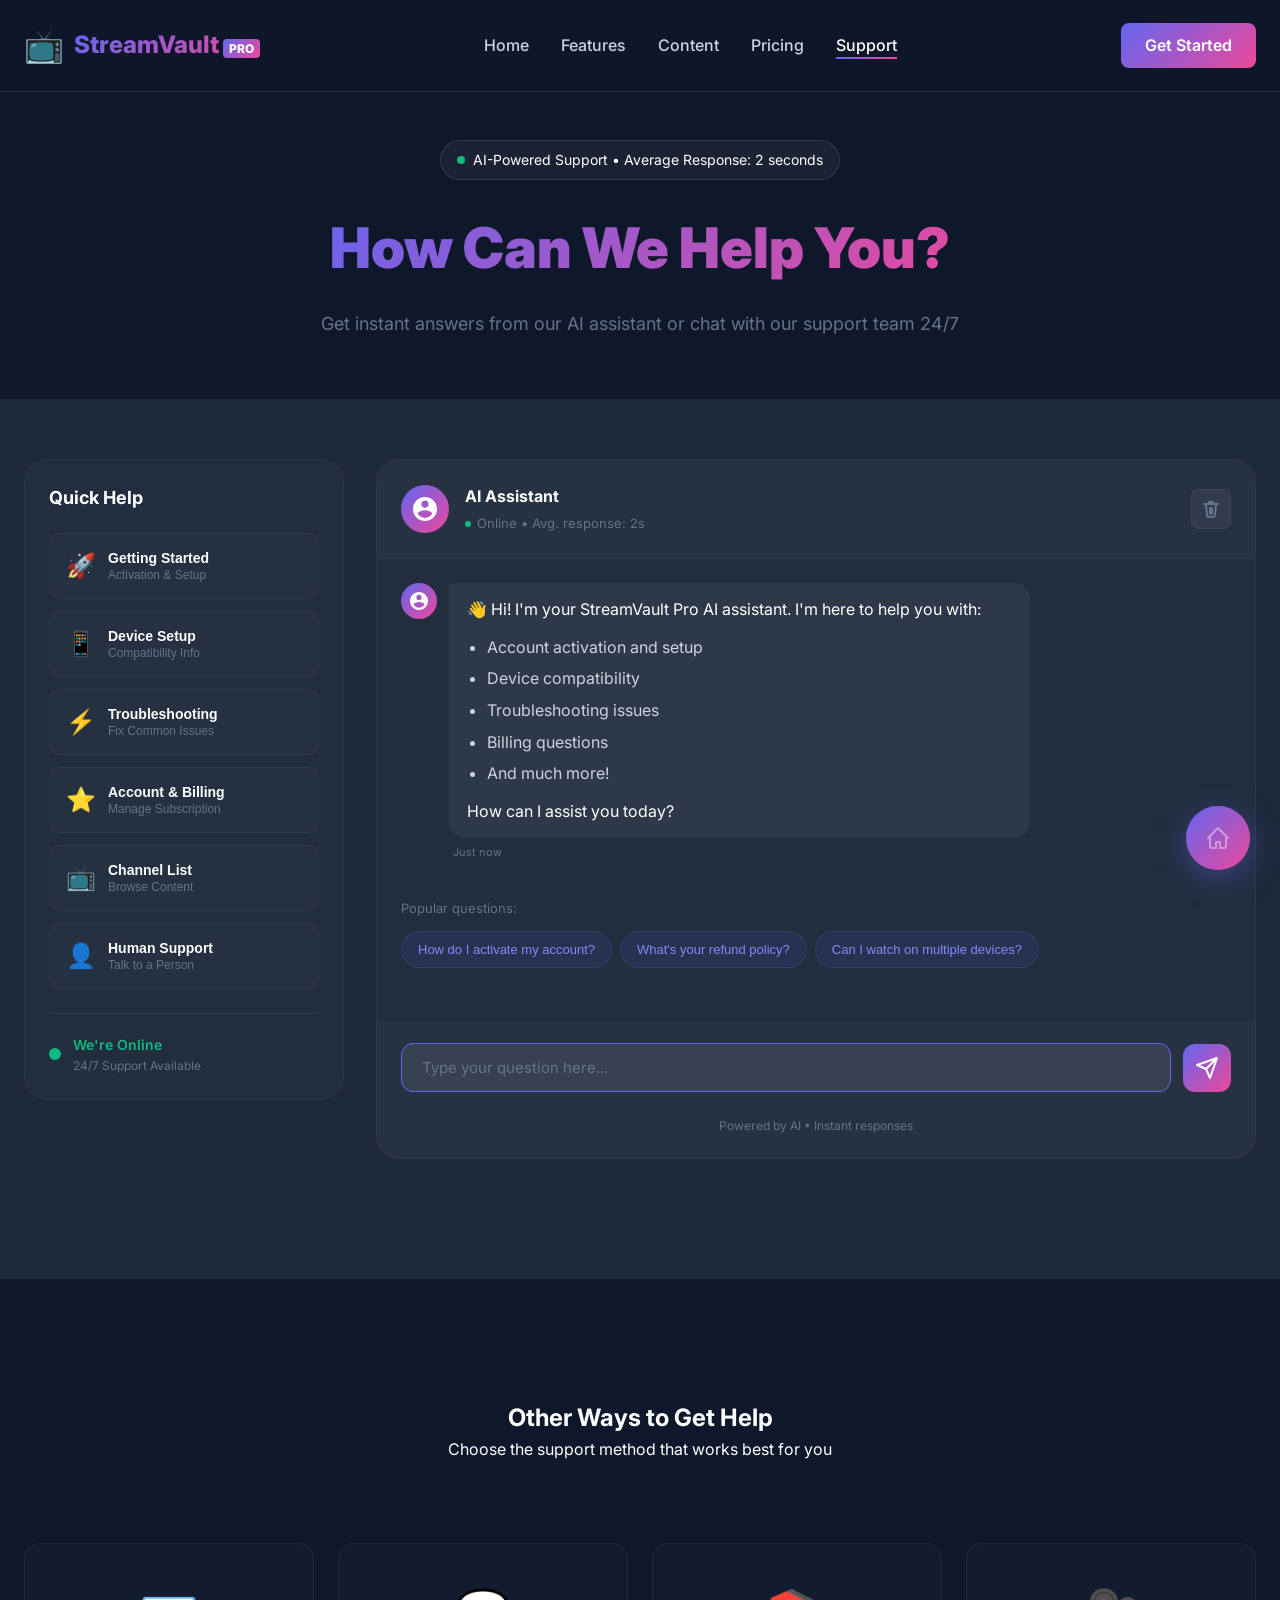
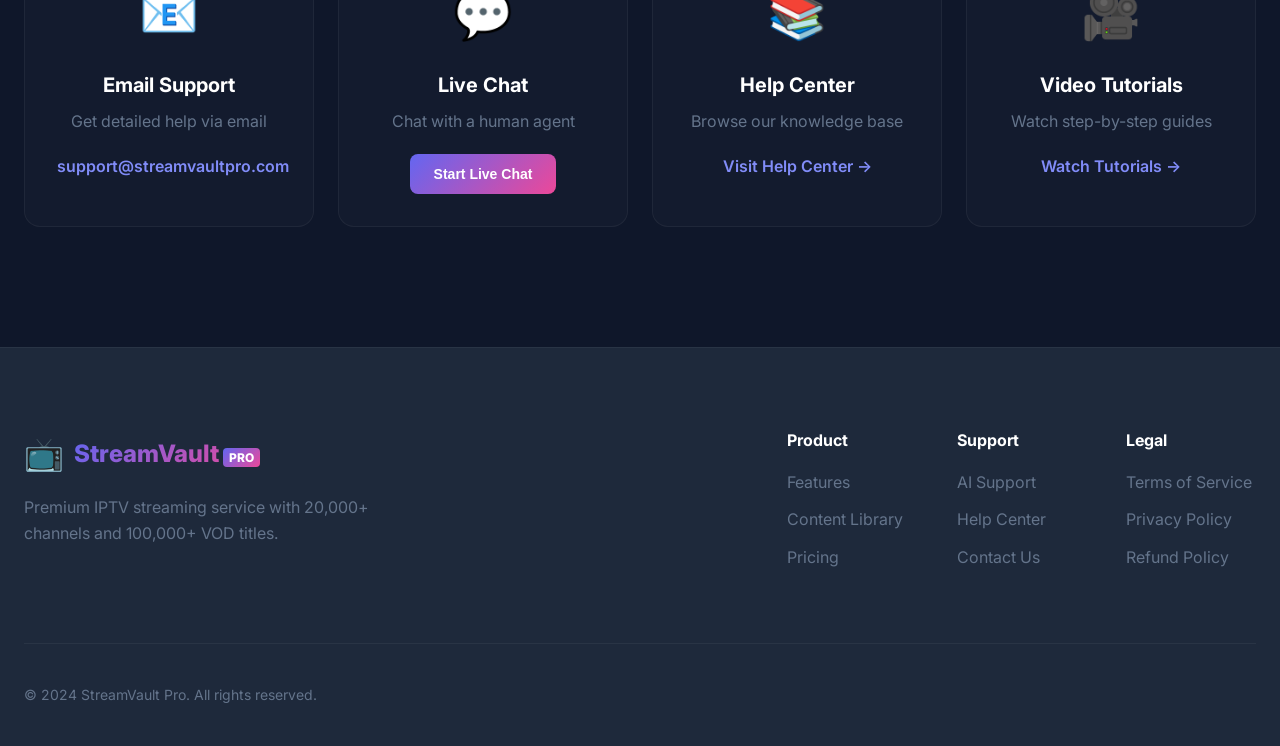
==== support.html @ 19ea0569 "a11y: implement skip-to-content navigation and enhance ARIA landmarks" ====
<!DOCTYPE html>
<html lang="en">
<head>
    <meta charset="UTF-8">
    <meta name="viewport" content="width=device-width, initial-scale=1.0">
    <title>24/7 AI Support - StreamVault Pro</title>
    <link rel="stylesheet" href="style.css">
    <link rel="stylesheet" href="support.css">
    <link rel="preconnect" href="https://fonts.googleapis.com">
    <link rel="preconnect" href="https://fonts.gstatic.com" crossorigin>
    <link href="https://fonts.googleapis.com/css2?family=Inter:wght@400;500;600;700;800;900&display=swap" rel="stylesheet">
</head>
<body>
    <!-- Skip to Support Chat for Accessibility -->
    <a href="#chatMessages" class="skip-link">Skip to chat conversation</a>

    <!-- Navigation -->
    <nav class="navbar" role="navigation" aria-label="Main Navigation">
        <div class="container">
            <div class="nav-wrapper">
                <div class="logo">
                    <a href="index.html" style="text-decoration: none; display: flex; align-items: center; gap: 10px;">
                        <span class="logo-icon">📺</span>
                        <span class="logo-text">StreamVault<span class="pro">PRO</span></span>
                    </a>
                </div>
                <ul class="nav-links">
                    <li><a href="index.html">Home</a></li>
                    <li><a href="index.html#features">Features</a></li>
                    <li><a href="index.html#content">Content</a></li>
                    <li><a href="index.html#pricing">Pricing</a></li>
                    <li><a href="support.html" class="active">Support</a></li>
                </ul>
                <a href="index.html#pricing" class="nav-cta">Get Started</a>
            </div>
        </div>
    </nav>

    <main id="main-content">
    <!-- Support Hero -->
    <section class="support-hero">
        <div class="container">
            <div class="support-hero-content">
                <div class="hero-badge">
                    <span class="badge-dot"></span>
                    <span>AI-Powered Support • Average Response: 2 seconds</span>
                </div>
                <h1>How Can We Help You?</h1>
                <p>Get instant answers from our AI assistant or chat with our support team 24/7</p>
            </div>
        </div>
    </section>

    <!-- Chat Interface -->
    <section class="chat-section">
        <div class="container">
            <div class="chat-layout">
                <!-- Sidebar with Quick Actions -->
                <aside class="chat-sidebar">
                    <div class="sidebar-header">
                        <h3>Quick Help</h3>
                    </div>
                    <div class="quick-topics">
                        <button class="topic-btn" data-question="How do I activate my subscription?">
                            <div class="topic-icon">🚀</div>
                            <div class="topic-content">
                                <div class="topic-title">Getting Started</div>
                                <div class="topic-desc">Activation & Setup</div>
                            </div>
                        </button>
                        <button class="topic-btn" data-question="What devices are compatible?">
                            <div class="topic-icon">📱</div>
                            <div class="topic-content">
                                <div class="topic-title">Device Setup</div>
                                <div class="topic-desc">Compatibility Info</div>
                            </div>
                        </button>
                        <button class="topic-btn" data-question="How do I fix buffering issues?">
                            <div class="topic-icon">⚡</div>
                            <div class="topic-content">
                                <div class="topic-title">Troubleshooting</div>
                                <div class="topic-desc">Fix Common Issues</div>
                            </div>
                        </button>
                        <button class="topic-btn" data-question="How do I upgrade my plan?">
                            <div class="topic-icon">⭐</div>
                            <div class="topic-content">
                                <div class="topic-title">Account & Billing</div>
                                <div class="topic-desc">Manage Subscription</div>
                            </div>
                        </button>
                        <button class="topic-btn" data-question="What channels do you offer?">
                            <div class="topic-icon">📺</div>
                            <div class="topic-content">
                                <div class="topic-title">Channel List</div>
                                <div class="topic-desc">Browse Content</div>
                            </div>
                        </button>
                        <button class="topic-btn" data-question="How can I contact human support?">
                            <div class="topic-icon">👤</div>
                            <div class="topic-content">
                                <div class="topic-title">Human Support</div>
                                <div class="topic-desc">Talk to a Person</div>
                            </div>
                        </button>
                    </div>

                    <div class="sidebar-footer">
                        <div class="support-hours">
                            <div class="status-indicator"></div>
                            <div>
                                <div class="status-title">We're Online</div>
                                <div class="status-time">24/7 Support Available</div>
                            </div>
                        </div>
                    </div>
                </aside>

                <!-- Main Chat Area -->
                <main class="chat-main">
                    <div class="chat-container">
                        <div class="chat-header">
                            <div class="agent-info">
                                <div class="agent-avatar">
                                    <div class="avatar-gradient">
                                        <svg width="32" height="32" viewBox="0 0 32 32" fill="none">
                                            <path d="M16 4C9.373 4 4 9.373 4 16s5.373 12 12 12 12-5.373 12-12S22.627 4 16 4zm0 3.6c1.988 0 3.6 1.612 3.6 3.6s-1.612 3.6-3.6 3.6-3.6-1.612-3.6-3.6 1.612-3.6 3.6-3.6zm0 17.28c-3 0-5.64-1.536-7.2-3.864.036-2.388 4.8-3.696 7.2-3.696 2.388 0 7.164 1.308 7.2 3.696-1.56 2.328-4.2 3.864-7.2 3.864z" fill="white"/>
                                        </svg>
                                    </div>
                                </div>
                                <div class="agent-details">
                                    <div class="agent-name">AI Assistant</div>
                                    <div class="agent-status">
                                        <span class="status-dot"></span>
                                        <span>Online • Avg. response: 2s</span>
                                    </div>
                                </div>
                            </div>
                            <div class="chat-actions">
                                <button class="action-btn" id="clearChat" title="Clear Chat">
                                    <svg width="20" height="20" viewBox="0 0 20 20" fill="none">
                                        <path d="M3 5h14M8 5V3h4v2M9 9v6M11 9v6M5 5l1 11a2 2 0 002 2h4a2 2 0 002-2l1-11" stroke="currentColor" stroke-width="2" stroke-linecap="round"/>
                                    </svg>
                                </button>
                            </div>
                        </div>

                        <div class="chat-messages" id="chatMessages">
                            <!-- Welcome Message -->
                            <div class="message agent-message">
                                <div class="message-avatar">
                                    <div class="avatar-gradient">
                                        <svg width="24" height="24" viewBox="0 0 24 24" fill="none">
                                            <path d="M12 3C7.03 3 3 7.03 3 12s4.03 9 9 9 9-4.03 9-9-4.03-9-9-9zm0 2.7c1.491 0 2.7 1.209 2.7 2.7s-1.209 2.7-2.7 2.7-2.7-1.209-2.7-2.7 1.209-2.7 2.7-2.7zm0 12.96c-2.25 0-4.23-1.152-5.4-2.898.027-1.791 3.6-2.772 5.4-2.772 1.791 0 5.373.981 5.4 2.772-1.17 1.746-3.15 2.898-5.4 2.898z" fill="white"/>
                                        </svg>
                                    </div>
                                </div>
                                <div class="message-content">
                                    <div class="message-text">
                                        <p>👋 Hi! I'm your StreamVault Pro AI assistant. I'm here to help you with:</p>
                                        <ul>
                                            <li>Account activation and setup</li>
                                            <li>Device compatibility</li>
                                            <li>Troubleshooting issues</li>
                                            <li>Billing questions</li>
                                            <li>And much more!</li>
                                        </ul>
                                        <p>How can I assist you today?</p>
                                    </div>
                                    <div class="message-time">Just now</div>
                                </div>
                            </div>

                            <!-- Suggested Questions -->
                            <div class="suggested-questions">
                                <div class="suggestions-label">Popular questions:</div>
                                <div class="suggestion-chips">
                                    <button class="chip" data-question="How do I activate my account?">How do I activate my account?</button>
                                    <button class="chip" data-question="What's your refund policy?">What's your refund policy?</button>
                                    <button class="chip" data-question="Can I watch on multiple devices?">Can I watch on multiple devices?</button>
                                </div>
                            </div>
                        </div>

                        <div class="chat-input-wrapper">
                            <div class="typing-indicator" id="typingIndicator">
                                <span></span>
                                <span></span>
                                <span></span>
                            </div>
                            <form class="chat-input-form" id="chatForm">
                                <div class="input-container">
                                    <input 
                                        type="text" 
                                        id="messageInput" 
                                        class="chat-input" 
                                        placeholder="Type your question here..."
                                        autocomplete="off"
                                    />
                                    <button type="submit" class="send-btn" id="sendBtn">
                                        <svg width="24" height="24" viewBox="0 0 24 24" fill="none">
                                            <path d="M22 2L11 13M22 2l-7 20-4-9-9-4 20-7z" stroke="currentColor" stroke-width="2" stroke-linecap="round" stroke-linejoin="round"/>
                                        </svg>
                                    </button>
                                </div>
                            </form>
                            <div class="input-footer">
                                <span class="footer-text">Powered by AI • Instant responses</span>
                            </div>
                        </div>
                    </div>
                </main>
            </div>
        </div>
    </section>

    <!-- Additional Support Resources -->
    <section class="support-resources">
        <div class="container">
            <div class="section-header">
                <h2>Other Ways to Get Help</h2>
                <p>Choose the support method that works best for you</p>
            </div>
            <div class="resources-grid">
                <div class="resource-card">
                    <div class="resource-icon">📧</div>
                    <h3>Email Support</h3>
                    <p>Get detailed help via email</p>
                    <a href="mailto:support@streamvaultpro.com" class="resource-link">support@streamvaultpro.com</a>
                </div>
                <div class="resource-card">
                    <div class="resource-icon">💬</div>
                    <h3>Live Chat</h3>
                    <p>Chat with a human agent</p>
                    <button class="resource-link resource-btn" onclick="alert('Live chat feature coming soon!')">Start Live Chat</button>
                </div>
                <div class="resource-card">
                    <div class="resource-icon">📚</div>
                    <h3>Help Center</h3>
                    <p>Browse our knowledge base</p>
                    <a href="#" class="resource-link">Visit Help Center →</a>
                </div>
                <div class="resource-card">
                    <div class="resource-icon">🎥</div>
                    <h3>Video Tutorials</h3>
                    <p>Watch step-by-step guides</p>
                    <a href="#" class="resource-link">Watch Tutorials →</a>
                </div>
            </div>
        </div>
    </section>
    </main>

    <!-- Footer -->
    <footer class="footer">
        <div class="container">
            <div class="footer-content">
                <div class="footer-brand">
                    <div class="logo">
                        <span class="logo-icon">📺</span>
                        <span class="logo-text">StreamVault<span class="pro">PRO</span></span>
                    </div>
                    <p>Premium IPTV streaming service with 20,000+ channels and 100,000+ VOD titles.</p>
                </div>
                <div class="footer-links">
                    <div class="footer-column">
                        <h4>Product</h4>
                        <ul>
                            <li><a href="index.html#features">Features</a></li>
                            <li><a href="index.html#content">Content Library</a></li>
                            <li><a href="index.html#pricing">Pricing</a></li>
                        </ul>
                    </div>
                    <div class="footer-column">
                        <h4>Support</h4>
                        <ul>
                            <li><a href="support.html">AI Support</a></li>
                            <li><a href="#">Help Center</a></li>
                            <li><a href="#">Contact Us</a></li>
                        </ul>
                    </div>
                    <div class="footer-column">
                        <h4>Legal</h4>
                        <ul>
                            <li><a href="#">Terms of Service</a></li>
                            <li><a href="#">Privacy Policy</a></li>
                            <li><a href="#">Refund Policy</a></li>
                        </ul>
                    </div>
                </div>
            </div>
            <div class="footer-bottom">
                <p>&copy; 2024 StreamVault Pro. All rights reserved.</p>
            </div>
        </div>
    </footer>

    <!-- Floating Home Button -->
    <a href="index.html" class="floating-support-btn" title="Back to Home">
        <svg width="28" height="28" viewBox="0 0 28 28" fill="none">
            <path d="M4 14L14 4l10 10M6 12v10a2 2 0 002 2h4v-6h4v6h4a2 2 0 002-2V12" stroke="white" stroke-width="2" stroke-linecap="round" stroke-linejoin="round"/>
        </svg>
        <span class="support-pulse"></span>
    </a>

    <script src="support-chat.js"></script>
</body>
</html>
---- style.css ----
/* Modern IPTV Store - American Style */

/* Reset and Base Styles */
* {
    margin: 0;
    padding: 0;
    box-sizing: border-box;
}

:root {
    --primary: #6366f1;
    --primary-dark: #4f46e5;
    --primary-light: #818cf8;
    --secondary: #ec4899;
    --dark: #0f172a;
    --dark-light: #1e293b;
    --gray: #64748b;
    --gray-light: #cbd5e1;
    --gray-lighter: #f1f5f9;
    --white: #ffffff;
    --success: #10b981;
    --gradient: linear-gradient(135deg, #6366f1 0%, #ec4899 100%);
    --gradient-dark: linear-gradient(135deg, #1e293b 0%, #0f172a 100%);
}

html {
    scroll-behavior: smooth;
}

/* Accessibility Skip Link */
.skip-link {
    position: fixed;
    top: -100px;
    left: 20px;
    background: var(--primary);
    color: var(--white);
    padding: 12px 20px;
    border-radius: 8px;
    font-weight: 700;
    text-decoration: none;
    z-index: 100000;
    transition: top 0.2s cubic-bezier(0.4, 0, 0.2, 1);
    box-shadow: 0 4px 20px rgba(0, 0, 0, 0.4);
}

.skip-link:focus {
    top: 20px;
    outline: 3px solid var(--secondary);
}

/* Accessible focus visible rings */
a:focus-visible,
button:focus-visible,
input:focus-visible {
    outline: 2px solid var(--primary-light);
    outline-offset: 3px;
}

body {
    font-family: 'Inter', -apple-system, BlinkMacSystemFont, 'Segoe UI', sans-serif;
    background: var(--dark);
    color: var(--white);
    line-height: 1.6;
    overflow-x: hidden;
}

.container {
    max-width: 1280px;
    margin: 0 auto;
    padding: 0 24px;
}

/* Navigation */
.navbar {
    position: fixed;
    top: 0;
    left: 0;
    right: 0;
    background: rgba(15, 23, 42, 0.8);
    backdrop-filter: blur(20px);
    border-bottom: 1px solid rgba(255, 255, 255, 0.1);
    z-index: 1000;
    transition: all 0.3s ease;
}

.navbar.scrolled {
    background: rgba(15, 23, 42, 0.95);
    box-shadow: 0 4px 30px rgba(0, 0, 0, 0.3);
}

.nav-wrapper {
    display: flex;
    align-items: center;
    justify-content: space-between;
    padding: 20px 0;
}

.logo {
    display: flex;
    align-items: center;
    gap: 10px;
    font-size: 24px;
    font-weight: 800;
    color: var(--white);
    text-decoration: none;
}

.logo-icon {
    font-size: 32px;
}

.logo-text {
    background: var(--gradient);
    -webkit-background-clip: text;
    -webkit-text-fill-color: transparent;
    background-clip: text;
}

.pro {
    font-size: 12px;
    padding: 2px 6px;
    background: var(--gradient);
    border-radius: 4px;
    margin-left: 4px;
    -webkit-text-fill-color: white;
}

.nav-links {
    display: flex;
    list-style: none;
    gap: 32px;
}

.nav-links a {
    color: var(--gray-light);
    text-decoration: none;
    font-weight: 500;
    transition: color 0.3s ease;
    position: relative;
}

.nav-links a:hover {
    color: var(--white);
}

.nav-links a::after {
    content: '';
    position: absolute;
    bottom: -4px;
    left: 0;
    width: 0;
    height: 2px;
    background: var(--gradient);
    transition: width 0.3s ease;
}

.nav-links a:hover::after {
    width: 100%;
}

.nav-cta {
    padding: 10px 24px;
    background: var(--gradient);
    color: var(--white);
    text-decoration: none;
    border-radius: 8px;
    font-weight: 600;
    transition: all 0.3s ease;
}

.nav-cta:hover {
    transform: translateY(-2px);
    box-shadow: 0 10px 30px rgba(99, 102, 241, 0.4);
}

/* Hero Section */
.hero {
    position: relative;
    min-height: 100vh;
    display: flex;
    align-items: center;
    justify-content: center;
    padding-top: 80px;
    overflow: hidden;
}

.hero-background {
    position: absolute;
    top: 0;
    left: 0;
    right: 0;
    bottom: 0;
    background: 
        radial-gradient(circle at 20% 50%, rgba(99, 102, 241, 0.15) 0%, transparent 50%),
        radial-gradient(circle at 80% 80%, rgba(236, 72, 153, 0.15) 0%, transparent 50%),
        var(--dark);
    z-index: 0;
}

.hero-overlay {
    position: absolute;
    top: 0;
    left: 0;
    right: 0;
    bottom: 0;
    background: url('data:image/svg+xml,%3Csvg width="60" height="60" viewBox="0 0 60 60" xmlns="http://www.w3.org/2000/svg"%3E%3Cg fill="none" fill-rule="evenodd"%3E%3Cg fill="%23ffffff" fill-opacity="0.02"%3E%3Cpath d="M36 34v-4h-2v4h-4v2h4v4h2v-4h4v-2h-4zm0-30V0h-2v4h-4v2h4v4h2V6h4V4h-4zM6 34v-4H4v4H0v2h4v4h2v-4h4v-2H6zM6 4V0H4v4H0v2h4v4h2V6h4V4H6z"/%3E%3C/g%3E%3C/g%3E%3C/svg%3E');
    opacity: 0.5;
}

.hero-content {
    position: relative;
    z-index: 1;
    text-align: center;
    max-width: 900px;
}

.hero-badge {
    display: inline-flex;
    align-items: center;
    gap: 8px;
    padding: 8px 16px;
    background: rgba(255, 255, 255, 0.05);
    border: 1px solid rgba(255, 255, 255, 0.1);
    border-radius: 50px;
    font-size: 14px;
    margin-bottom: 24px;
    animation: float 3s ease-in-out infinite;
}

.badge-dot {
    width: 8px;
    height: 8px;
    background: var(--success);
    border-radius: 50%;
    animation: pulse 2s ease-in-out infinite;
}

.hero-title {
    font-size: clamp(48px, 8vw, 72px);
    font-weight: 900;
    line-height: 1.1;
    margin-bottom: 24px;
    letter-spacing: -0.02em;
}

.gradient-text {
    background: var(--gradient);
    -webkit-background-clip: text;
    -webkit-text-fill-color: transparent;
    background-clip: text;
}

.hero-subtitle {
    font-size: clamp(18px, 3vw, 22px);
    color: var(--gray-light);
    margin-bottom: 40px;
    max-width: 700px;
    margin-left: auto;
    margin-right: auto;
}

.hero-buttons {
    display: flex;
    gap: 16px;
    justify-content: center;
    flex-wrap: wrap;
    margin-bottom: 60px;
}

.btn {
    display: inline-flex;
    align-items: center;
    gap: 8px;
    padding: 16px 32px;
    border-radius: 12px;
    font-weight: 600;
    font-size: 16px;
    text-decoration: none;
    transition: all 0.3s cubic-bezier(0.4, 0, 0.2, 1);
    position: relative;
    overflow: hidden;
}

.btn-primary {
    background: var(--gradient);
    color: var(--white);
    box-shadow: 0 10px 30px rgba(99, 102, 241, 0.3);
}

.btn-primary:hover {
    transform: translateY(-3px);
    box-shadow: 0 15px 40px rgba(99, 102, 241, 0.5);
}

.btn-secondary {
    background: rgba(255, 255, 255, 0.05);
    border: 1px solid rgba(255, 255, 255, 0.1);
    color: var(--white);
}

.btn-secondary:hover {
    background: rgba(255, 255, 255, 0.1);
    border-color: rgba(255, 255, 255, 0.2);
}

.hero-stats {
    display: flex;
    justify-content: center;
    align-items: center;
    gap: 40px;
    flex-wrap: wrap;
}

.stat-item {
    text-align: center;
}

.stat-number {
    font-size: 36px;
    font-weight: 800;
    background: var(--gradient);
    -webkit-background-clip: text;
    -webkit-text-fill-color: transparent;
    background-clip: text;
    line-height: 1;
    margin-bottom: 8px;
}

.stat-label {
    font-size: 14px;
    color: var(--gray);
    font-weight: 500;
}

.stat-divider {
    width: 1px;
    height: 40px;
    background: rgba(255, 255, 255, 0.1);
}

.scroll-indicator {
    position: absolute;
    bottom: 40px;
    left: 50%;
    transform: translateX(-50%);
    text-align: center;
    color: var(--gray);
    font-size: 14px;
}

.scroll-arrow {
    width: 24px;
    height: 24px;
    border-left: 2px solid var(--gray);
    border-bottom: 2px solid var(--gray);
    transform: rotate(-45deg);
    margin: 8px auto 0;
    animation: bounce 2s infinite;
}

/* Features Section */
.features {
    padding: 120px 0;
    background: var(--dark-light);
    position: relative;
}

.section-header {
    text-align: center;
    margin-bottom: 80px;
}

.section-tag {
    display: inline-block;
    padding: 6px 16px;
    background: rgba(99, 102, 241, 0.1);
    color: var(--primary-light);
    border-radius: 50px;
    font-size: 14px;
    font-weight: 600;
    margin-bottom: 16px;
}

.section-title {
    font-size: clamp(36px, 5vw, 48px);
    font-weight: 800;
    margin-bottom: 16px;
}

.section-subtitle {
    font-size: 18px;
    color: var(--gray);
    max-width: 600px;
    margin: 0 auto;
}

.features-grid {
    display: grid;
    grid-template-columns: repeat(auto-fit, minmax(300px, 1fr));
    gap: 32px;
}

.feature-card {
    padding: 32px;
    background: rgba(255, 255, 255, 0.02);
    border: 1px solid rgba(255, 255, 255, 0.05);
    border-radius: 16px;
    transition: all 0.3s ease;
}

.feature-card:hover {
    background: rgba(255, 255, 255, 0.05);
    border-color: rgba(99, 102, 241, 0.3);
    transform: translateY(-4px);
}

.feature-icon {
    width: 64px;
    height: 64px;
    background: var(--gradient);
    border-radius: 12px;
    display: flex;
    align-items: center;
    justify-content: center;
    margin-bottom: 20px;
    color: var(--white);
}

.feature-card h3 {
    font-size: 20px;
    font-weight: 700;
    margin-bottom: 12px;
}

.feature-card p {
    color: var(--gray);
    line-height: 1.6;
}

/* Content Showcase Section */
.content-showcase {
    padding: 120px 0;
    background: var(--dark);
}

.content-category {
    margin-bottom: 60px;
}

.category-title {
    font-size: 28px;
    font-weight: 700;
    margin-bottom: 24px;
    padding-left: 4px;
}

.content-carousel {
    overflow: hidden;
    position: relative;
}

.carousel-track {
    display: flex;
    gap: 20px;
    animation: scroll 60s linear infinite;
    width: fit-content;
}

.carousel-track:hover {
    animation-play-state: paused;
}

.content-card {
    flex: 0 0 auto;
    width: 200px;
    cursor: pointer;
    transition: transform 0.3s ease;
}

.content-card:hover {
    transform: scale(1.05) translateY(-8px);
    z-index: 10;
}

.card-image {
    position: relative;
    border-radius: 12px;
    overflow: hidden;
    aspect-ratio: 2/3;
    margin-bottom: 12px;
}

.card-image img {
    width: 100%;
    height: 100%;
    object-fit: cover;
    transition: transform 0.5s ease;
}

.content-card:hover .card-image img {
    transform: scale(1.1);
}

.card-overlay {
    position: absolute;
    inset: 0;
    background: linear-gradient(to top, rgba(0,0,0,0.9) 0%, transparent 50%);
    display: flex;
    flex-direction: column;
    justify-content: space-between;
    padding: 16px;
    opacity: 0;
    transition: opacity 0.3s ease;
}

.content-card:hover .card-overlay {
    opacity: 1;
}

.card-play {
    width: 56px;
    height: 56px;
    background: rgba(255, 255, 255, 0.2);
    backdrop-filter: blur(10px);
    border-radius: 50%;
    display: flex;
    align-items: center;
    justify-content: center;
    margin: auto;
    transition: all 0.3s ease;
}

.content-card:hover .card-play {
    background: var(--gradient);
    transform: scale(1.1);
}

.card-info {
    display: flex;
    justify-content: space-between;
    align-items: center;
    font-size: 14px;
    font-weight: 600;
}

.card-rating {
    display: flex;
    align-items: center;
    gap: 4px;
}

.card-title {
    font-size: 14px;
    font-weight: 600;
    text-align: center;
    white-space: nowrap;
    overflow: hidden;
    text-overflow: ellipsis;
}

/* Pricing Section */
.pricing {
    padding: 120px 0;
    background: var(--dark-light);
    position: relative;
}

.pricing-grid {
    display: grid;
    grid-template-columns: repeat(auto-fit, minmax(320px, 1fr));
    gap: 32px;
    max-width: 1200px;
    margin: 0 auto;
}

.pricing-card {
    background: rgba(255, 255, 255, 0.02);
    border: 2px solid rgba(255, 255, 255, 0.05);
    border-radius: 24px;
    padding: 40px;
    position: relative;
    transition: all 0.4s cubic-bezier(0.4, 0, 0.2, 1);
}

.pricing-card:hover {
    transform: translateY(-8px);
    border-color: rgba(99, 102, 241, 0.3);
    box-shadow: 0 20px 60px rgba(99, 102, 241, 0.2);
}

.pricing-card.featured {
    background: linear-gradient(135deg, rgba(99, 102, 241, 0.1), rgba(236, 72, 153, 0.1));
    border-color: var(--primary);
    transform: scale(1.05);
}

.pricing-card.featured:hover {
    transform: scale(1.08) translateY(-8px);
}

.popular-badge {
    position: absolute;
    top: -16px;
    left: 50%;
    transform: translateX(-50%);
    padding: 8px 24px;
    background: var(--gradient);
    color: var(--white);
    font-size: 12px;
    font-weight: 700;
    border-radius: 50px;
    letter-spacing: 0.5px;
    animation: pulse 2s infinite;
}

.plan-header h3 {
    font-size: 24px;
    font-weight: 700;
    margin-bottom: 8px;
}

.plan-header p {
    color: var(--gray);
    font-size: 14px;
    margin-bottom: 24px;
}

.plan-price {
    display: flex;
    align-items: baseline;
    margin-bottom: 8px;
}

.currency {
    font-size: 24px;
    font-weight: 700;
    color: var(--gray);
    margin-right: 4px;
}

.amount {
    font-size: 56px;
    font-weight: 900;
    line-height: 1;
    background: var(--gradient);
    -webkit-background-clip: text;
    -webkit-text-fill-color: transparent;
    background-clip: text;
}

.period {
    font-size: 18px;
    color: var(--gray);
    margin-left: 8px;
}

.savings {
    color: var(--success);
    font-size: 14px;
    font-weight: 600;
    margin-bottom: 32px;
}

.plan-features {
    list-style: none;
    margin-bottom: 32px;
}

.plan-features li {
    display: flex;
    align-items: center;
    gap: 12px;
    padding: 12px 0;
    border-bottom: 1px solid rgba(255, 255, 255, 0.05);
}

.plan-features li:last-child {
    border-bottom: none;
}

.plan-features svg {
    flex-shrink: 0;
}

.plan-button {
    display: block;
    width: 100%;
    padding: 16px;
    background: var(--gradient);
    color: var(--white);
    text-align: center;
    text-decoration: none;
    border-radius: 12px;
    font-weight: 600;
    font-size: 16px;
    transition: all 0.3s ease;
}

.plan-button:hover {
    transform: translateY(-2px);
    box-shadow: 0 10px 30px rgba(99, 102, 241, 0.4);
}

.pricing-card:not(.featured) .plan-button {
    background: rgba(255, 255, 255, 0.05);
    border: 1px solid rgba(255, 255, 255, 0.1);
}

.pricing-card:not(.featured) .plan-button:hover {
    background: rgba(255, 255, 255, 0.1);
}

.pricing-footer {
    text-align: center;
    margin-top: 48px;
    color: var(--gray);
}

/* FAQ Section */
.faq {
    padding: 120px 0;
    background: var(--dark);
}

.faq-grid {
    max-width: 900px;
    margin: 0 auto;
}

.faq-item {
    background: rgba(255, 255, 255, 0.02);
    border: 1px solid rgba(255, 255, 255, 0.05);
    border-radius: 16px;
    margin-bottom: 16px;
    overflow: hidden;
    transition: all 0.3s ease;
}

.faq-item:hover {
    border-color: rgba(99, 102, 241, 0.3);
}

.faq-question {
    padding: 24px;
    display: flex;
    justify-content: space-between;
    align-items: center;
    cursor: pointer;
    user-select: none;
}

.faq-question h3 {
    font-size: 18px;
    font-weight: 600;
}

.faq-question svg {
    transition: transform 0.3s ease;
    color: var(--gray);
}

.faq-item.active .faq-question svg {
    transform: rotate(180deg);
}

.faq-answer {
    max-height: 0;
    overflow: hidden;
    transition: max-height 0.3s ease, padding 0.3s ease;
}

.faq-item.active .faq-answer {
    max-height: 300px;
    padding: 0 24px 24px;
}

.faq-answer p {
    color: var(--gray);
    line-height: 1.8;
}

/* Footer */
.footer {
    background: var(--dark-light);
    padding: 80px 0 40px;
    border-top: 1px solid rgba(255, 255, 255, 0.05);
}

.footer-content {
    display: grid;
    grid-template-columns: 1.5fr 1fr;
    gap: 60px;
    margin-bottom: 60px;
}

.footer-brand {
    max-width: 400px;
}

.footer-brand .logo {
    margin-bottom: 16px;
}

.footer-brand p {
    color: var(--gray);
    margin-bottom: 24px;
    line-height: 1.6;
}

.social-links {
    display: flex;
    gap: 16px;
}

.social-links a {
    width: 40px;
    height: 40px;
    background: rgba(255, 255, 255, 0.05);
    border-radius: 8px;
    display: flex;
    align-items: center;
    justify-content: center;
    color: var(--gray-light);
    transition: all 0.3s ease;
}

.social-links a:hover {
    background: var(--gradient);
    color: var(--white);
    transform: translateY(-2px);
}

.footer-links {
    display: grid;
    grid-template-columns: repeat(3, 1fr);
    gap: 40px;
}

.footer-column h4 {
    font-size: 16px;
    font-weight: 700;
    margin-bottom: 16px;
}

.footer-column ul {
    list-style: none;
}

.footer-column li {
    margin-bottom: 12px;
}

.footer-column a {
    color: var(--gray);
    text-decoration: none;
    transition: color 0.3s ease;
}

.footer-column a:hover {
    color: var(--white);
}

.footer-bottom {
    display: flex;
    justify-content: space-between;
    align-items: center;
    padding-top: 40px;
    border-top: 1px solid rgba(255, 255, 255, 0.05);
    flex-wrap: wrap;
    gap: 20px;
}

.footer-bottom p {
    color: var(--gray);
    font-size: 14px;
}

.payment-methods {
    display: flex;
    align-items: center;
    gap: 12px;
    color: var(--gray);
    font-size: 14px;
}

.payment-methods img {
    height: 24px;
    opacity: 0.6;
    transition: opacity 0.3s ease;
}

.payment-methods img:hover {
    opacity: 1;
}

/* Animations */
@keyframes float {
    0%, 100% { transform: translateY(0); }
    50% { transform: translateY(-10px); }
}

@keyframes pulse {
    0%, 100% { opacity: 1; }
    50% { opacity: 0.6; }
}

@keyframes bounce {
    0%, 20%, 50%, 80%, 100% { transform: translateY(0) rotate(-45deg); }
    40% { transform: translateY(-10px) rotate(-45deg); }
    60% { transform: translateY(-5px) rotate(-45deg); }
}

@keyframes scroll {
    0% { transform: translateX(0); }
    100% { transform: translateX(-50%); }
}

/* Responsive Design */
@media (max-width: 1024px) {
    .nav-links {
        display: none;
    }
    
    .footer-content {
        grid-template-columns: 1fr;
    }
    
    .footer-links {
        grid-template-columns: repeat(2, 1fr);
    }
}

@media (max-width: 768px) {
    .hero-buttons {
        flex-direction: column;
        width: 100%;
    }
    
    .btn {
        width: 100%;
        justify-content: center;
    }
    
    .hero-stats {
        gap: 24px;
    }
    
    .stat-divider {
        display: none;
    }
    
    .features-grid {
        grid-template-columns: 1fr;
    }
    
    .pricing-grid {
        grid-template-columns: 1fr;
    }
    
    .pricing-card.featured {
        transform: scale(1);
    }
    
    .footer-links {
        grid-template-columns: 1fr;
    }
    
    .footer-bottom {
        flex-direction: column;
        text-align: center;
    }
    
    .content-card {
        width: 160px;
    }
}

@media (max-width: 480px) {
    .container {
        padding: 0 16px;
    }
    
    .hero-title {
        font-size: 40px;
    }
    
    .section-title {
        font-size: 32px;
    }
}

/* Floating Support Button */
.floating-support-btn {
    position: fixed;
    bottom: 30px;
    right: 30px;
    width: 64px;
    height: 64px;
    background: var(--gradient);
    border-radius: 50%;
    display: flex;
    align-items: center;
    justify-content: center;
    box-shadow: 0 8px 32px rgba(99, 102, 241, 0.4);
    cursor: pointer;
    transition: all 0.3s cubic-bezier(0.4, 0, 0.2, 1);
    z-index: 9999;
    text-decoration: none;
    animation: float-support 3s ease-in-out infinite;
}

.floating-support-btn:hover {
    transform: translateY(-4px) scale(1.05);
    box-shadow: 0 12px 40px rgba(99, 102, 241, 0.6);
}

.floating-support-btn:active {
    transform: translateY(-2px) scale(1.02);
}

.support-pulse {
    position: absolute;
    width: 100%;
    height: 100%;
    border-radius: 50%;
    background: var(--gradient);
    opacity: 0.6;
    animation: pulse-ring 2s ease-out infinite;
}

@keyframes float-support {
    0%, 100% {
        transform: translateY(0);
    }
    50% {
        transform: translateY(-10px);
    }
}

@keyframes pulse-ring {
    0% {
        transform: scale(1);
        opacity: 0.6;
    }
    50% {
        transform: scale(1.1);
        opacity: 0.3;
    }
    100% {
        transform: scale(1.3);
        opacity: 0;
    }
}

/* Mobile responsive for support button */
@media (max-width: 768px) {
    .floating-support-btn {
        width: 56px;
        height: 56px;
        bottom: 20px;
        right: 20px;
    }
    
    .floating-support-btn svg {
        width: 24px;
        height: 24px;
    }
}
---- support.css ----
/* Support Page Styles */

/* Support Hero */
.support-hero {
    padding-top: 140px;
    padding-bottom: 60px;
    background: var(--dark);
    text-align: center;
}

.support-hero-content {
    max-width: 700px;
    margin: 0 auto;
}

.support-hero h1 {
    font-size: clamp(36px, 6vw, 56px);
    font-weight: 900;
    margin-bottom: 16px;
    background: var(--gradient);
    -webkit-background-clip: text;
    -webkit-text-fill-color: transparent;
    background-clip: text;
}

.support-hero p {
    font-size: 18px;
    color: var(--gray);
}

/* Active nav link */
.nav-links a.active {
    color: var(--white);
}

.nav-links a.active::after {
    width: 100%;
}

/* Chat Section */
.chat-section {
    padding: 60px 0 120px;
    background: var(--dark-light);
}

.chat-layout {
    display: grid;
    grid-template-columns: 320px 1fr;
    gap: 32px;
    max-width: 1400px;
    margin: 0 auto;
}

/* Sidebar */
.chat-sidebar {
    background: rgba(255, 255, 255, 0.02);
    border: 1px solid rgba(255, 255, 255, 0.05);
    border-radius: 24px;
    padding: 24px;
    height: fit-content;
    position: sticky;
    top: 100px;
}

.sidebar-header h3 {
    font-size: 18px;
    font-weight: 700;
    margin-bottom: 20px;
}

.quick-topics {
    display: flex;
    flex-direction: column;
    gap: 12px;
    margin-bottom: 24px;
}

.topic-btn {
    display: flex;
    align-items: center;
    gap: 12px;
    padding: 16px;
    background: rgba(255, 255, 255, 0.02);
    border: 1px solid rgba(255, 255, 255, 0.05);
    border-radius: 12px;
    cursor: pointer;
    transition: all 0.3s ease;
    text-align: left;
    color: var(--white);
}

.topic-btn:hover {
    background: rgba(99, 102, 241, 0.1);
    border-color: rgba(99, 102, 241, 0.3);
    transform: translateX(4px);
}

.topic-icon {
    font-size: 24px;
    flex-shrink: 0;
}

.topic-content {
    flex: 1;
}

.topic-title {
    font-size: 14px;
    font-weight: 600;
    margin-bottom: 2px;
}

.topic-desc {
    font-size: 12px;
    color: var(--gray);
}

.sidebar-footer {
    border-top: 1px solid rgba(255, 255, 255, 0.05);
    padding-top: 20px;
}

.support-hours {
    display: flex;
    align-items: center;
    gap: 12px;
}

.status-indicator {
    width: 12px;
    height: 12px;
    background: var(--success);
    border-radius: 50%;
    animation: pulse 2s ease-in-out infinite;
    flex-shrink: 0;
}

.status-title {
    font-size: 14px;
    font-weight: 600;
    color: var(--success);
}

.status-time {
    font-size: 12px;
    color: var(--gray);
}

/* Chat Container */
.chat-main {
    background: rgba(255, 255, 255, 0.02);
    border: 1px solid rgba(255, 255, 255, 0.05);
    border-radius: 24px;
    overflow: hidden;
    display: flex;
    flex-direction: column;
    height: 700px;
}

.chat-container {
    display: flex;
    flex-direction: column;
    height: 100%;
}

/* Chat Header */
.chat-header {
    display: flex;
    align-items: center;
    justify-content: space-between;
    padding: 24px;
    border-bottom: 1px solid rgba(255, 255, 255, 0.05);
    background: rgba(255, 255, 255, 0.02);
}

.agent-info {
    display: flex;
    align-items: center;
    gap: 16px;
}

.agent-avatar {
    width: 48px;
    height: 48px;
    border-radius: 50%;
    overflow: hidden;
}

.avatar-gradient {
    width: 100%;
    height: 100%;
    background: var(--gradient);
    display: flex;
    align-items: center;
    justify-content: center;
}

.agent-details {
    flex: 1;
}

.agent-name {
    font-size: 16px;
    font-weight: 700;
    margin-bottom: 4px;
}

.agent-status {
    display: flex;
    align-items: center;
    gap: 6px;
    font-size: 13px;
    color: var(--gray);
}

.status-dot {
    width: 6px;
    height: 6px;
    background: var(--success);
    border-radius: 50%;
    animation: pulse 2s ease-in-out infinite;
}

.chat-actions {
    display: flex;
    gap: 8px;
}

.action-btn {
    width: 40px;
    height: 40px;
    background: rgba(255, 255, 255, 0.05);
    border: 1px solid rgba(255, 255, 255, 0.05);
    border-radius: 8px;
    display: flex;
    align-items: center;
    justify-content: center;
    cursor: pointer;
    color: var(--gray);
    transition: all 0.3s ease;
}

.action-btn:hover {
    background: rgba(255, 255, 255, 0.1);
    color: var(--white);
}

/* Chat Messages */
.chat-messages {
    flex: 1;
    overflow-y: auto;
    padding: 24px;
    display: flex;
    flex-direction: column;
    gap: 20px;
}

.chat-messages::-webkit-scrollbar {
    width: 8px;
}

.chat-messages::-webkit-scrollbar-track {
    background: rgba(255, 255, 255, 0.02);
}

.chat-messages::-webkit-scrollbar-thumb {
    background: rgba(255, 255, 255, 0.1);
    border-radius: 4px;
}

.chat-messages::-webkit-scrollbar-thumb:hover {
    background: rgba(255, 255, 255, 0.15);
}

/* Message Styles */
.message {
    display: flex;
    gap: 12px;
    animation: slideIn 0.3s ease;
}

.message-avatar {
    width: 36px;
    height: 36px;
    border-radius: 50%;
    overflow: hidden;
    flex-shrink: 0;
}

.message-content {
    flex: 1;
    max-width: 70%;
}

.message-text {
    background: rgba(255, 255, 255, 0.05);
    padding: 14px 18px;
    border-radius: 16px;
    border-top-left-radius: 4px;
    line-height: 1.6;
}

.message-text p {
    margin-bottom: 12px;
}

.message-text p:last-child {
    margin-bottom: 0;
}

.message-text ul {
    margin: 12px 0;
    padding-left: 20px;
}

.message-text li {
    margin-bottom: 6px;
    color: var(--gray-light);
}

.message-time {
    font-size: 11px;
    color: var(--gray);
    margin-top: 6px;
    padding-left: 4px;
}

/* User Message */
.user-message {
    flex-direction: row-reverse;
}

.user-message .message-content {
    max-width: 70%;
}

.user-message .message-text {
    background: var(--gradient);
    border-top-left-radius: 16px;
    border-top-right-radius: 4px;
    color: var(--white);
}

.user-message .message-time {
    text-align: right;
    padding-right: 4px;
    padding-left: 0;
}

.user-message .message-avatar {
    background: var(--gradient);
    display: flex;
    align-items: center;
    justify-content: center;
    color: var(--white);
    font-weight: 700;
    font-size: 16px;
}

/* Suggested Questions */
.suggested-questions {
    margin-top: 16px;
}

.suggestions-label {
    font-size: 13px;
    color: var(--gray);
    margin-bottom: 12px;
}

.suggestion-chips {
    display: flex;
    flex-wrap: wrap;
    gap: 8px;
}

.chip {
    padding: 10px 16px;
    background: rgba(99, 102, 241, 0.1);
    border: 1px solid rgba(99, 102, 241, 0.2);
    border-radius: 20px;
    font-size: 13px;
    color: var(--primary-light);
    cursor: pointer;
    transition: all 0.3s ease;
}

.chip:hover {
    background: rgba(99, 102, 241, 0.2);
    border-color: rgba(99, 102, 241, 0.4);
    transform: translateY(-2px);
}

/* Typing Indicator */
.typing-indicator {
    display: none;
    align-items: center;
    gap: 4px;
    padding: 12px 20px;
    background: rgba(255, 255, 255, 0.05);
    border-radius: 16px;
    width: fit-content;
    margin: 0 0 12px 48px;
}

.typing-indicator.active {
    display: flex;
}

.typing-indicator span {
    width: 8px;
    height: 8px;
    background: var(--gray);
    border-radius: 50%;
    animation: typing 1.4s infinite;
}

.typing-indicator span:nth-child(2) {
    animation-delay: 0.2s;
}

.typing-indicator span:nth-child(3) {
    animation-delay: 0.4s;
}

/* Chat Input */
.chat-input-wrapper {
    border-top: 1px solid rgba(255, 255, 255, 0.05);
    background: rgba(255, 255, 255, 0.02);
}

.chat-input-form {
    padding: 20px 24px;
}

.input-container {
    display: flex;
    gap: 12px;
    align-items: center;
}

.chat-input {
    flex: 1;
    padding: 14px 20px;
    background: rgba(255, 255, 255, 0.05);
    border: 1px solid rgba(255, 255, 255, 0.1);
    border-radius: 12px;
    color: var(--white);
    font-size: 15px;
    font-family: inherit;
    transition: all 0.3s ease;
}

.chat-input:focus {
    outline: none;
    border-color: var(--primary);
    background: rgba(255, 255, 255, 0.08);
}

.chat-input::placeholder {
    color: var(--gray);
}

.send-btn {
    width: 48px;
    height: 48px;
    background: var(--gradient);
    border: none;
    border-radius: 12px;
    display: flex;
    align-items: center;
    justify-content: center;
    cursor: pointer;
    color: var(--white);
    transition: all 0.3s ease;
    flex-shrink: 0;
}

.send-btn:hover {
    transform: translateY(-2px);
    box-shadow: 0 10px 30px rgba(99, 102, 241, 0.4);
}

.send-btn:active {
    transform: translateY(0);
}

.send-btn:disabled {
    opacity: 0.5;
    cursor: not-allowed;
}

.input-footer {
    padding: 0 24px 20px;
    text-align: center;
}

.footer-text {
    font-size: 12px;
    color: var(--gray);
}

/* Support Resources */
.support-resources {
    padding: 120px 0;
    background: var(--dark);
}

.resources-grid {
    display: grid;
    grid-template-columns: repeat(auto-fit, minmax(280px, 1fr));
    gap: 24px;
    margin-top: 48px;
}

.resource-card {
    background: rgba(255, 255, 255, 0.02);
    border: 1px solid rgba(255, 255, 255, 0.05);
    border-radius: 16px;
    padding: 32px;
    text-align: center;
    transition: all 0.3s ease;
}

.resource-card:hover {
    background: rgba(255, 255, 255, 0.05);
    border-color: rgba(99, 102, 241, 0.3);
    transform: translateY(-4px);
}

.resource-icon {
    font-size: 48px;
    margin-bottom: 16px;
}

.resource-card h3 {
    font-size: 20px;
    font-weight: 700;
    margin-bottom: 8px;
}

.resource-card p {
    color: var(--gray);
    margin-bottom: 20px;
}

.resource-link {
    display: inline-block;
    color: var(--primary-light);
    text-decoration: none;
    font-weight: 600;
    transition: color 0.3s ease;
}

.resource-link:hover {
    color: var(--white);
}

.resource-btn {
    padding: 12px 24px;
    background: var(--gradient);
    color: var(--white);
    border: none;
    border-radius: 8px;
    cursor: pointer;
    font-weight: 600;
    font-size: 14px;
    transition: all 0.3s ease;
}

.resource-btn:hover {
    transform: translateY(-2px);
    box-shadow: 0 10px 30px rgba(99, 102, 241, 0.4);
}

/* Animations */
@keyframes slideIn {
    from {
        opacity: 0;
        transform: translateY(10px);
    }
    to {
        opacity: 1;
        transform: translateY(0);
    }
}

@keyframes typing {
    0%, 60%, 100% {
        transform: translateY(0);
        opacity: 0.5;
    }
    30% {
        transform: translateY(-10px);
        opacity: 1;
    }
}

/* Responsive Design */
@media (max-width: 1024px) {
    .chat-layout {
        grid-template-columns: 1fr;
    }

    .chat-sidebar {
        position: static;
        order: 2;
        margin-top: 32px;
    }
}

@media (max-width: 768px) {
    .support-hero {
        padding-top: 120px;
    }

    .chat-main {
        height: 600px;
    }

    .message-content {
        max-width: 85%;
    }

    .user-message .message-content {
        max-width: 85%;
    }

    .chat-header {
        padding: 16px;
    }

    .chat-messages {
        padding: 16px;
    }

    .chat-input-form {
        padding: 16px;
    }

    .quick-topics {
        grid-template-columns: 1fr;
    }
}

@media (max-width: 480px) {
    .input-container {
        flex-direction: column;
    }

    .send-btn {
        width: 100%;
    }

    .resources-grid {
        grid-template-columns: 1fr;
    }
}

/* Floating Support/Home Button */
.floating-support-btn {
    position: fixed;
    bottom: 30px;
    right: 30px;
    width: 64px;
    height: 64px;
    background: var(--gradient);
    border-radius: 50%;
    display: flex;
    align-items: center;
    justify-content: center;
    box-shadow: 0 8px 32px rgba(99, 102, 241, 0.4);
    cursor: pointer;
    transition: all 0.3s cubic-bezier(0.4, 0, 0.2, 1);
    z-index: 9999;
    text-decoration: none;
    animation: float-support 3s ease-in-out infinite;
}

.floating-support-btn:hover {
    transform: translateY(-4px) scale(1.05);
    box-shadow: 0 12px 40px rgba(99, 102, 241, 0.6);
}

.floating-support-btn:active {
    transform: translateY(-2px) scale(1.02);
}

.support-pulse {
    position: absolute;
    width: 100%;
    height: 100%;
    border-radius: 50%;
    background: var(--gradient);
    opacity: 0.6;
    animation: pulse-ring 2s ease-out infinite;
    pointer-events: none;
}

@keyframes float-support {
    0%, 100% {
        transform: translateY(0);
    }
    50% {
        transform: translateY(-10px);
    }
}

@keyframes pulse-ring {
    0% {
        transform: scale(1);
        opacity: 0.6;
    }
    50% {
        transform: scale(1.1);
        opacity: 0.3;
    }
    100% {
        transform: scale(1.3);
        opacity: 0;
    }
}


/* Live Status Pulse & Micro-Interactions */
.status-pulse {
    display: inline-block;
    width: 10px;
    height: 10px;
    background: #10b981;
    border-radius: 50%;
    box-shadow: 0 0 0 0 rgba(16, 185, 129, 0.7);
    animation: status-pulse-anim 2s infinite;
}

@keyframes status-pulse-anim {
    0% {
        transform: scale(0.95);
        box-shadow: 0 0 0 0 rgba(16, 185, 129, 0.7);
    }
    70% {
        transform: scale(1);
        box-shadow: 0 0 0 10px rgba(16, 185, 129, 0);
    }
    100% {
        transform: scale(0.95);
        box-shadow: 0 0 0 0 rgba(16, 185, 129, 0);
    }
}
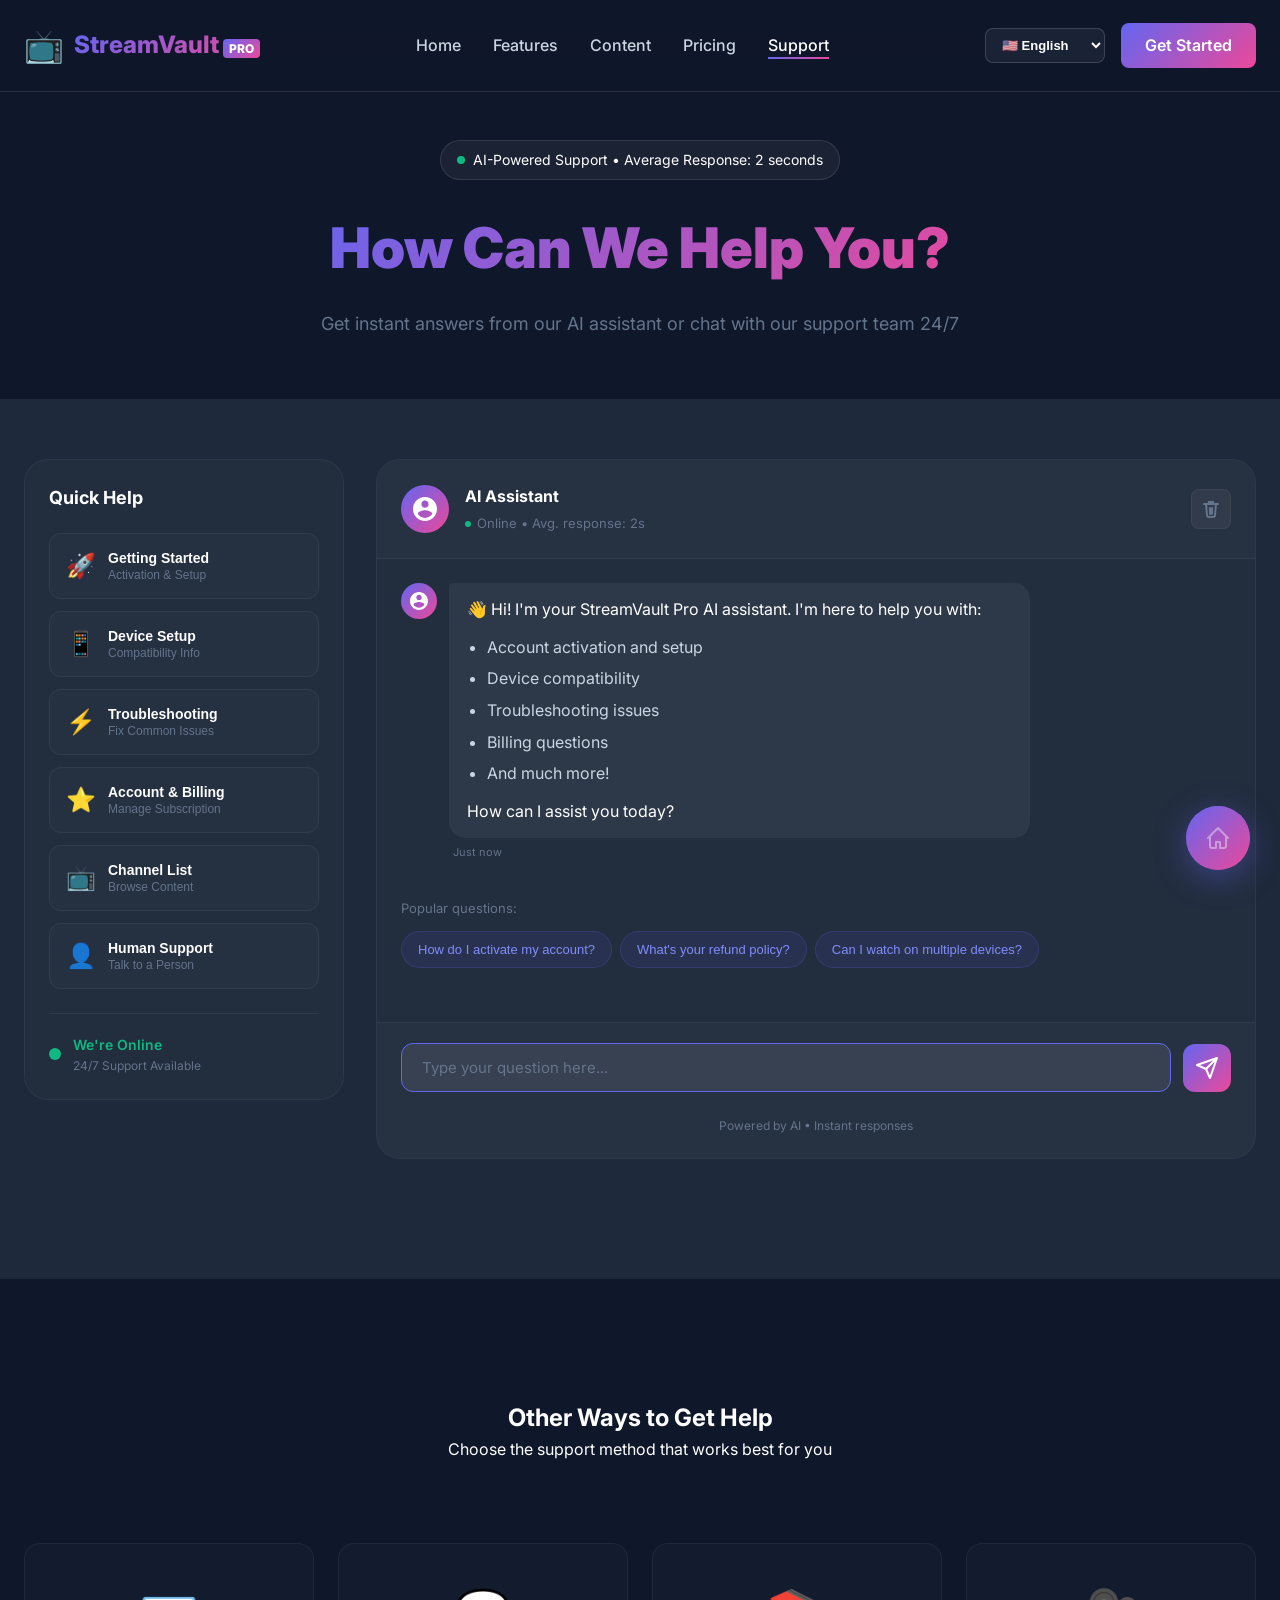
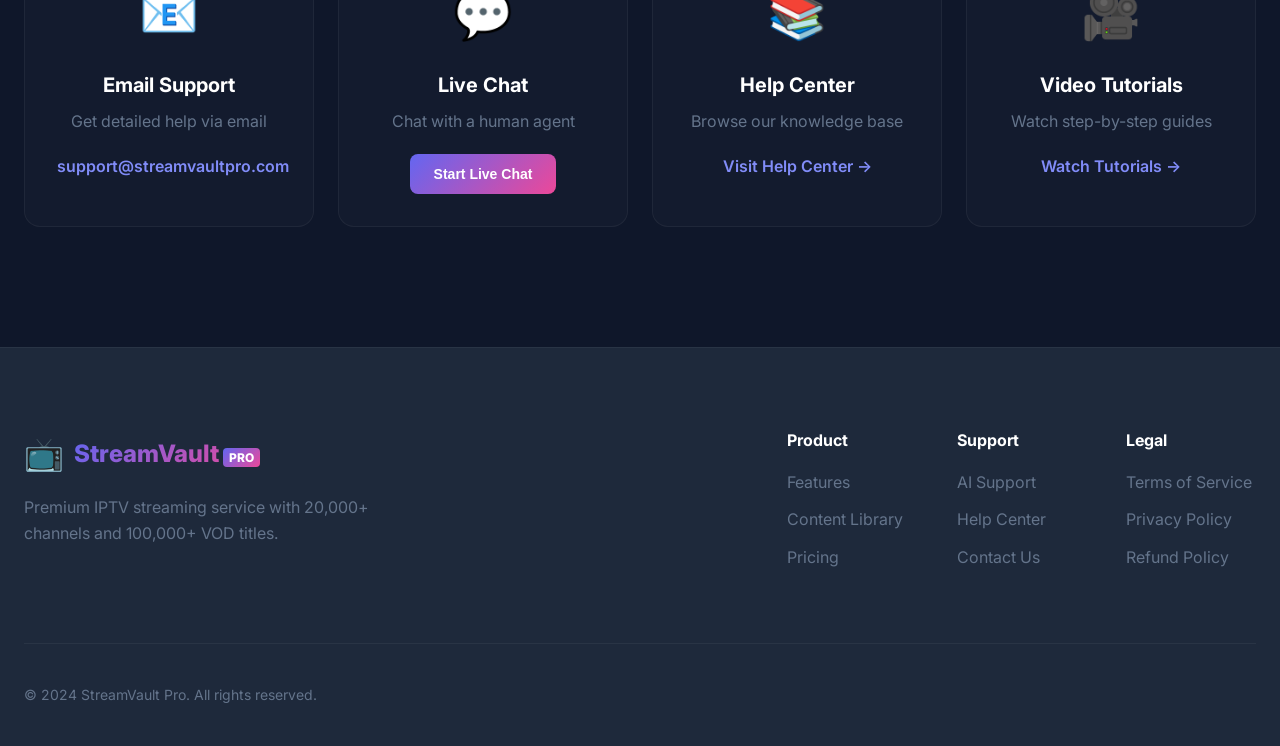
==== commit 3dfa6f5e: "feat(i18n): implement client-side language switcher supporting EN, FR, ES, and AR" ====
--- a/support.html
+++ b/support.html
@@ -4,11 +4,46 @@
     <meta charset="UTF-8">
     <meta name="viewport" content="width=device-width, initial-scale=1.0">
     <title>24/7 AI Support - StreamVault Pro</title>
+    <meta name="description" content="StreamVault Pro 24/7 customer support center. AI-powered live troubleshooting, device setup guides, activation help, and instant assistance.">
+    <meta name="keywords" content="IPTV support, IPTV help, IPTV setup guide, FireStick setup, IPTV troubleshooting">
+    <meta name="author" content="Amine Arheche">
+    <meta name="theme-color" content="#0f172a">
+    <link rel="canonical" href="https://aminearheche.github.io/IPTV-landing-page/support.html">
+    <link rel="icon" type="image/svg+xml" href="icon.svg">
+    <link rel="manifest" href="manifest.json">
+
+    <!-- Open Graph / Facebook -->
+    <meta property="og:type" content="website">
+    <meta property="og:url" content="https://aminearheche.github.io/IPTV-landing-page/support.html">
+    <meta property="og:title" content="24/7 AI Customer Support & Help Center - StreamVault Pro">
+    <meta property="og:description" content="Get instant assistance, setup guides, and 24/7 troubleshooting for StreamVault Pro IPTV.">
+
+    <!-- Twitter Card -->
+    <meta name="twitter:card" content="summary_large_image">
+    <meta name="twitter:title" content="24/7 Customer Support - StreamVault Pro">
+    <meta name="twitter:description" content="Get instant assistance, setup guides, and 24/7 troubleshooting for StreamVault Pro IPTV.">
+
     <link rel="stylesheet" href="style.css">
     <link rel="stylesheet" href="support.css">
     <link rel="preconnect" href="https://fonts.googleapis.com">
     <link rel="preconnect" href="https://fonts.gstatic.com" crossorigin>
     <link href="https://fonts.googleapis.com/css2?family=Inter:wght@400;500;600;700;800;900&display=swap" rel="stylesheet">
+
+    <!-- JSON-LD Support & ContactPage Schema -->
+    <script type="application/ld+json">
+    {
+      "@context": "https://schema.org",
+      "@type": "ContactPage",
+      "name": "StreamVault Pro Customer Support Center",
+      "description": "24/7 AI-driven live chat and technical support portal for IPTV subscribers.",
+      "url": "https://aminearheche.github.io/IPTV-landing-page/support.html",
+      "mainEntity": {
+        "@type": "Organization",
+        "name": "StreamVault Pro",
+        "email": "support@streamvaultpro.com"
+      }
+    }
+    </script>
 </head>
 <body>
     <!-- Skip to Support Chat for Accessibility -->
@@ -31,7 +66,18 @@
                     <li><a href="index.html#pricing">Pricing</a></li>
                     <li><a href="support.html" class="active">Support</a></li>
                 </ul>
-                <a href="index.html#pricing" class="nav-cta">Get Started</a>
+                <div class="nav-actions">
+                    <div class="lang-selector" aria-label="Select Language">
+                        <label for="langSelect" class="sr-only">Language</label>
+                        <select id="langSelect" class="currency-dropdown" title="Change language">
+                            <option value="en" selected>🇺🇸 English</option>
+                            <option value="fr">🇫🇷 Français</option>
+                            <option value="es">🇪🇸 Español</option>
+                            <option value="ar">🇸🇦 العربية</option>
+                        </select>
+                    </div>
+                    <a href="index.html#pricing" class="nav-cta">Get Started</a>
+                </div>
             </div>
         </div>
     </nav>
--- a/style.css
+++ b/style.css
@@ -158,6 +158,47 @@
     width: 100%;
 }
 
+.nav-actions {
+    display: flex;
+    align-items: center;
+    gap: 16px;
+}
+
+.currency-dropdown {
+    background: rgba(30, 41, 59, 0.8);
+    color: var(--white);
+    border: 1px solid rgba(255, 255, 255, 0.15);
+    border-radius: 8px;
+    padding: 8px 12px;
+    font-size: 13px;
+    font-weight: 600;
+    cursor: pointer;
+    outline: none;
+    transition: all 0.3s ease;
+}
+
+.currency-dropdown:hover,
+.currency-dropdown:focus {
+    border-color: var(--primary);
+    background: rgba(30, 41, 59, 1);
+}
+
+.currency-dropdown option {
+    background: var(--dark);
+    color: var(--white);
+}
+
+.sr-only {
+    position: absolute;
+    width: 1px;
+    height: 1px;
+    padding: 0;
+    margin: -1px;
+    overflow: hidden;
+    clip: rect(0, 0, 0, 0);
+    border: 0;
+}
+
 .nav-cta {
     padding: 10px 24px;
     background: var(--gradient);
@@ -166,6 +207,7 @@
     border-radius: 8px;
     font-weight: 600;
     transition: all 0.3s ease;
+    white-space: nowrap;
 }
 
 .nav-cta:hover {
@@ -437,6 +479,144 @@
     line-height: 1.6;
 }
 
+/* Broadband Speed Test Section */
+.speedtest-section {
+    padding: 80px 0;
+    position: relative;
+}
+
+.speedtest-card {
+    background: linear-gradient(135deg, rgba(30, 41, 59, 0.7), rgba(15, 23, 42, 0.9));
+    border: 1px solid rgba(255, 255, 255, 0.12);
+    border-radius: 24px;
+    padding: 48px;
+    display: grid;
+    grid-template-columns: 1.2fr 0.8fr;
+    gap: 40px;
+    align-items: center;
+    backdrop-filter: blur(20px);
+    box-shadow: 0 20px 60px rgba(0, 0, 0, 0.4);
+}
+
+.speedtest-info h2 {
+    font-size: 32px;
+    font-weight: 800;
+    margin: 12px 0 16px;
+    color: var(--white);
+}
+
+.speedtest-info p {
+    color: var(--gray-light);
+    font-size: 16px;
+    line-height: 1.6;
+    margin-bottom: 28px;
+}
+
+.speedtest-benchmarks {
+    display: flex;
+    gap: 20px;
+    flex-wrap: wrap;
+}
+
+.bench-item {
+    background: rgba(255, 255, 255, 0.04);
+    border: 1px solid rgba(255, 255, 255, 0.08);
+    padding: 12px 18px;
+    border-radius: 12px;
+    display: flex;
+    flex-direction: column;
+}
+
+.bench-val {
+    font-size: 18px;
+    font-weight: 800;
+    color: var(--primary-light);
+}
+
+.bench-lbl {
+    font-size: 12px;
+    color: var(--gray);
+}
+
+.speedtest-gauge-box {
+    display: flex;
+    flex-direction: column;
+    align-items: center;
+    text-align: center;
+    background: rgba(15, 23, 42, 0.6);
+    border: 1px solid rgba(255, 255, 255, 0.08);
+    padding: 32px;
+    border-radius: 20px;
+}
+
+.gauge-circle {
+    width: 140px;
+    height: 140px;
+    border-radius: 50%;
+    border: 4px solid var(--primary);
+    box-shadow: 0 0 30px rgba(99, 102, 241, 0.35);
+    display: flex;
+    flex-direction: column;
+    align-items: center;
+    justify-content: center;
+    margin-bottom: 16px;
+    transition: all 0.3s ease;
+}
+
+.gauge-circle.testing {
+    animation: gauge-pulse 1s infinite alternate;
+    border-color: var(--secondary);
+}
+
+@keyframes gauge-pulse {
+    from { transform: scale(1); box-shadow: 0 0 20px rgba(236, 72, 153, 0.4); }
+    to { transform: scale(1.06); box-shadow: 0 0 40px rgba(236, 72, 153, 0.8); }
+}
+
+.gauge-number {
+    font-size: 38px;
+    font-weight: 900;
+    color: var(--white);
+    line-height: 1;
+}
+
+.gauge-unit {
+    font-size: 13px;
+    color: var(--gray);
+    font-weight: 600;
+}
+
+.gauge-stats {
+    font-size: 13px;
+    color: var(--gray-light);
+    font-family: monospace;
+    margin-bottom: 20px;
+}
+
+.speedtest-btn {
+    width: 100%;
+    justify-content: center;
+}
+
+.speedtest-result-badge {
+    margin-top: 16px;
+    background: rgba(16, 185, 129, 0.15);
+    border: 1px solid rgba(16, 185, 129, 0.3);
+    color: var(--success);
+    padding: 8px 16px;
+    border-radius: 8px;
+    font-size: 13px;
+    font-weight: 600;
+    animation: modal-enter 0.4s ease;
+}
+
+@media (max-width: 900px) {
+    .speedtest-card {
+        grid-template-columns: 1fr;
+        padding: 32px 24px;
+    }
+}
+
 /* Content Showcase Section */
 .content-showcase {
     padding: 120px 0;
@@ -558,11 +738,260 @@
     text-overflow: ellipsis;
 }
 
+/* Live Channel Lineup & Finder */
+.channel-finder-section {
+    margin-top: 64px;
+    background: rgba(15, 23, 42, 0.6);
+    border: 1px solid rgba(255, 255, 255, 0.08);
+    border-radius: 24px;
+    padding: 36px;
+    backdrop-filter: blur(16px);
+}
+
+.channel-finder-subtitle {
+    color: var(--gray-light);
+    font-size: 15px;
+    margin-top: 4px;
+    margin-bottom: 24px;
+}
+
+.channel-controls {
+    display: flex;
+    flex-direction: column;
+    gap: 16px;
+    margin-bottom: 28px;
+}
+
+.channel-search-box {
+    position: relative;
+    display: flex;
+    align-items: center;
+}
+
+.channel-search-box .search-icon {
+    position: absolute;
+    left: 18px;
+    color: var(--gray);
+    pointer-events: none;
+}
+
+.channel-search-box input {
+    width: 100%;
+    padding: 14px 44px 14px 48px;
+    background: rgba(30, 41, 59, 0.7);
+    border: 1px solid rgba(255, 255, 255, 0.12);
+    border-radius: 14px;
+    color: var(--white);
+    font-size: 15px;
+    outline: none;
+    transition: all 0.3s ease;
+}
+
+.channel-search-box input:focus {
+    border-color: var(--primary);
+    box-shadow: 0 0 0 3px rgba(99, 102, 241, 0.25);
+    background: rgba(30, 41, 59, 0.95);
+}
+
+.clear-search-btn {
+    position: absolute;
+    right: 14px;
+    background: transparent;
+    border: none;
+    color: var(--gray);
+    font-size: 20px;
+    cursor: pointer;
+    line-height: 1;
+}
+
+.clear-search-btn:hover {
+    color: var(--white);
+}
+
+.channel-filter-chips {
+    display: flex;
+    flex-wrap: wrap;
+    gap: 10px;
+}
+
+.channel-chip {
+    background: rgba(255, 255, 255, 0.05);
+    border: 1px solid rgba(255, 255, 255, 0.1);
+    color: var(--gray-light);
+    padding: 8px 16px;
+    border-radius: 9999px;
+    font-size: 13px;
+    font-weight: 600;
+    cursor: pointer;
+    transition: all 0.25s ease;
+}
+
+.channel-chip:hover {
+    background: rgba(255, 255, 255, 0.1);
+    color: var(--white);
+}
+
+.channel-chip.active {
+    background: var(--gradient);
+    color: var(--white);
+    border-color: transparent;
+    box-shadow: 0 4px 12px rgba(99, 102, 241, 0.3);
+}
+
+.channel-results-grid {
+    display: grid;
+    grid-template-columns: repeat(auto-fill, minmax(220px, 1fr));
+    gap: 16px;
+}
+
+.channel-card-item {
+    background: rgba(30, 41, 59, 0.5);
+    border: 1px solid rgba(255, 255, 255, 0.06);
+    border-radius: 14px;
+    padding: 16px;
+    display: flex;
+    flex-direction: column;
+    justify-content: space-between;
+    gap: 12px;
+    transition: all 0.3s cubic-bezier(0.4, 0, 0.2, 1);
+    cursor: pointer;
+}
+
+.channel-card-item:hover {
+    transform: translateY(-4px);
+    border-color: rgba(99, 102, 241, 0.4);
+    background: rgba(30, 41, 59, 0.9);
+    box-shadow: 0 10px 25px rgba(0, 0, 0, 0.3);
+}
+
+.channel-card-top {
+    display: flex;
+    align-items: center;
+    justify-content: space-between;
+}
+
+.channel-logo-badge {
+    width: 36px;
+    height: 36px;
+    border-radius: 10px;
+    background: var(--gradient-dark);
+    display: flex;
+    align-items: center;
+    justify-content: center;
+    font-size: 18px;
+    border: 1px solid rgba(255, 255, 255, 0.1);
+}
+
+.channel-quality-badge {
+    font-size: 10px;
+    font-weight: 800;
+    padding: 3px 6px;
+    border-radius: 6px;
+    background: rgba(16, 185, 129, 0.2);
+    color: var(--success);
+    border: 1px solid rgba(16, 185, 129, 0.3);
+}
+
+.channel-name {
+    font-size: 15px;
+    font-weight: 700;
+    color: var(--white);
+}
+
+.channel-cat-label {
+    font-size: 12px;
+    color: var(--gray);
+}
+
+.channel-preview-btn {
+    font-size: 12px;
+    font-weight: 600;
+    color: var(--primary-light);
+    background: rgba(99, 102, 241, 0.1);
+    border: 1px solid rgba(99, 102, 241, 0.2);
+    padding: 6px 10px;
+    border-radius: 8px;
+    text-align: center;
+    display: flex;
+    align-items: center;
+    justify-content: center;
+    gap: 6px;
+    transition: all 0.2s ease;
+}
+
+.channel-card-item:hover .channel-preview-btn {
+    background: var(--primary);
+    color: var(--white);
+}
+
+.channel-results-empty {
+    text-align: center;
+    padding: 40px;
+    color: var(--gray-light);
+    font-size: 16px;
+}
+
 /* Pricing Section */
 .pricing {
     padding: 120px 0;
     background: var(--dark-light);
     position: relative;
+}
+
+/* Billing Frequency Switcher */
+.billing-toggle-container {
+    display: flex;
+    justify-content: center;
+    margin: 32px 0 48px;
+}
+
+.billing-toggle {
+    display: inline-flex;
+    background: rgba(15, 23, 42, 0.85);
+    backdrop-filter: blur(16px);
+    border: 1px solid rgba(255, 255, 255, 0.12);
+    border-radius: 9999px;
+    padding: 6px;
+    gap: 6px;
+    box-shadow: 0 8px 32px rgba(0, 0, 0, 0.4);
+}
+
+.billing-tab {
+    background: transparent;
+    border: none;
+    color: var(--gray-light);
+    font-size: 14px;
+    font-weight: 600;
+    padding: 10px 22px;
+    border-radius: 9999px;
+    cursor: pointer;
+    transition: all 0.3s cubic-bezier(0.4, 0, 0.2, 1);
+    display: inline-flex;
+    align-items: center;
+    gap: 8px;
+}
+
+.billing-tab:hover {
+    color: var(--white);
+}
+
+.billing-tab.active {
+    background: var(--gradient);
+    color: var(--white);
+    box-shadow: 0 4px 15px rgba(99, 102, 241, 0.4);
+}
+
+.discount-pill {
+    font-size: 11px;
+    font-weight: 700;
+    padding: 2px 8px;
+    border-radius: 999px;
+    background: rgba(255, 255, 255, 0.2);
+    color: var(--white);
+}
+
+.discount-pill.highlight {
+    background: var(--secondary);
 }
 
 .pricing-grid {
@@ -1066,3 +1495,406 @@
         height: 24px;
     }
 }
+
+/* Custom Glassmorphism Scrollbar */
+::-webkit-scrollbar {
+    width: 10px;
+    height: 10px;
+}
+
+::-webkit-scrollbar-track {
+    background: #0f172a;
+}
+
+::-webkit-scrollbar-thumb {
+    background: rgba(99, 102, 241, 0.4);
+    border-radius: 6px;
+    border: 2px solid #0f172a;
+}
+
+::-webkit-scrollbar-thumb:hover {
+    background: rgba(99, 102, 241, 0.8);
+}
+
+/* Reduced Motion Accessibility */
+@media (prefers-reduced-motion: reduce) {
+    *,
+    *::before,
+    *::after {
+        animation-duration: 0.01ms !important;
+        animation-iteration-count: 1 !important;
+        transition-duration: 0.01ms !important;
+        scroll-behavior: auto !important;
+    }
+}
+
+/* Streaming Player Preview Modal */
+.player-modal {
+    position: fixed;
+    inset: 0;
+    z-index: 100000;
+    display: flex;
+    align-items: center;
+    justify-content: center;
+    padding: 20px;
+}
+
+.player-backdrop {
+    position: absolute;
+    inset: 0;
+    background: rgba(10, 15, 29, 0.85);
+    backdrop-filter: blur(12px);
+}
+
+.player-dialog {
+    position: relative;
+    width: 100%;
+    max-width: 820px;
+    background: linear-gradient(135deg, rgba(30, 41, 59, 0.95), rgba(15, 23, 42, 0.98));
+    border: 1px solid rgba(255, 255, 255, 0.15);
+    border-radius: 20px;
+    box-shadow: 0 25px 80px rgba(0, 0, 0, 0.7);
+    overflow: hidden;
+    animation: modal-enter 0.3s cubic-bezier(0.4, 0, 0.2, 1);
+}
+
+@keyframes modal-enter {
+    from {
+        opacity: 0;
+        transform: scale(0.92) translateY(20px);
+    }
+    to {
+        opacity: 1;
+        transform: scale(1) translateY(0);
+    }
+}
+
+.player-header {
+    display: flex;
+    align-items: center;
+    justify-content: space-between;
+    padding: 18px 24px;
+    border-bottom: 1px solid rgba(255, 255, 255, 0.08);
+}
+
+.player-title-box {
+    display: flex;
+    align-items: center;
+    gap: 12px;
+}
+
+.live-indicator-dot {
+    width: 10px;
+    height: 10px;
+    background: #ef4444;
+    border-radius: 50%;
+    box-shadow: 0 0 10px #ef4444;
+    animation: live-blink 1.5s infinite;
+}
+
+@keyframes live-blink {
+    0%, 100% { opacity: 1; transform: scale(1); }
+    50% { opacity: 0.4; transform: scale(0.85); }
+}
+
+.player-title {
+    font-size: 18px;
+    font-weight: 700;
+    color: var(--white);
+}
+
+.player-badge {
+    font-size: 11px;
+    font-weight: 800;
+    background: var(--gradient);
+    color: var(--white);
+    padding: 3px 8px;
+    border-radius: 6px;
+}
+
+.player-close-btn {
+    background: transparent;
+    border: none;
+    color: var(--gray-light);
+    font-size: 28px;
+    cursor: pointer;
+    line-height: 1;
+    transition: color 0.2s ease;
+}
+
+.player-close-btn:hover {
+    color: var(--white);
+}
+
+.player-screen-wrapper {
+    position: relative;
+    padding: 16px 24px;
+}
+
+.player-screen {
+    width: 100%;
+    height: 380px;
+    background: radial-gradient(circle at center, #1e293b 0%, #0f172a 100%);
+    border: 1px solid rgba(255, 255, 255, 0.08);
+    border-radius: 14px;
+    position: relative;
+    overflow: hidden;
+    display: flex;
+    align-items: center;
+    justify-content: center;
+}
+
+.stream-overlay-watermark {
+    position: absolute;
+    top: 14px;
+    right: 14px;
+    font-size: 12px;
+    font-weight: 700;
+    color: rgba(255, 255, 255, 0.4);
+    letter-spacing: 1px;
+}
+
+.stream-visualizer {
+    display: flex;
+    flex-direction: column;
+    align-items: center;
+    gap: 16px;
+}
+
+.stream-center-pulse {
+    width: 72px;
+    height: 72px;
+    border-radius: 50%;
+    background: var(--gradient);
+    display: flex;
+    align-items: center;
+    justify-content: center;
+    font-size: 24px;
+    color: var(--white);
+    box-shadow: 0 0 30px rgba(99, 102, 241, 0.6);
+}
+
+.stream-stats-overlay {
+    display: flex;
+    gap: 16px;
+    background: rgba(15, 23, 42, 0.8);
+    border: 1px solid rgba(255, 255, 255, 0.1);
+    padding: 6px 14px;
+    border-radius: 999px;
+    font-size: 12px;
+    color: #38bdf8;
+    font-family: monospace;
+}
+
+.player-controls-bar {
+    display: flex;
+    align-items: center;
+    justify-content: space-between;
+    padding: 12px 24px;
+    background: rgba(15, 23, 42, 0.7);
+    border-top: 1px solid rgba(255, 255, 255, 0.06);
+    border-bottom: 1px solid rgba(255, 255, 255, 0.06);
+    flex-wrap: wrap;
+    gap: 12px;
+}
+
+.player-controls-left {
+    display: flex;
+    align-items: center;
+    gap: 10px;
+}
+
+.p-btn {
+    background: rgba(255, 255, 255, 0.08);
+    border: 1px solid rgba(255, 255, 255, 0.12);
+    color: var(--white);
+    padding: 6px 14px;
+    border-radius: 8px;
+    font-size: 13px;
+    font-weight: 600;
+    cursor: pointer;
+    transition: all 0.2s ease;
+}
+
+.p-btn:hover {
+    background: rgba(255, 255, 255, 0.18);
+}
+
+.player-server-tag {
+    font-size: 12px;
+    color: var(--success);
+    font-weight: 600;
+    margin-left: 8px;
+}
+
+.p-select {
+    background: rgba(30, 41, 59, 0.9);
+    border: 1px solid rgba(255, 255, 255, 0.15);
+    color: var(--white);
+    padding: 6px 12px;
+    border-radius: 8px;
+    font-size: 13px;
+    font-weight: 600;
+    outline: none;
+    cursor: pointer;
+}
+
+.player-footer {
+    display: flex;
+    align-items: center;
+    justify-content: space-between;
+    padding: 18px 24px;
+    gap: 16px;
+    flex-wrap: wrap;
+}
+
+.player-footer-text {
+    font-size: 13px;
+    color: var(--gray-light);
+    flex: 1;
+}
+
+.player-cta-btn {
+    padding: 10px 20px;
+    font-size: 14px;
+    white-space: nowrap;
+}
+
+/* Device Setup Guide Wizard */
+.device-guide-section {
+    padding: 100px 0;
+    background: var(--dark);
+    position: relative;
+}
+
+.device-guide-tabs {
+    display: flex;
+    justify-content: center;
+    gap: 12px;
+    flex-wrap: wrap;
+    margin: 36px 0 44px;
+}
+
+.device-tab-btn {
+    background: rgba(30, 41, 59, 0.6);
+    border: 1px solid rgba(255, 255, 255, 0.1);
+    color: var(--gray-light);
+    padding: 12px 22px;
+    border-radius: 9999px;
+    font-size: 14px;
+    font-weight: 600;
+    cursor: pointer;
+    display: inline-flex;
+    align-items: center;
+    gap: 8px;
+    transition: all 0.3s cubic-bezier(0.4, 0, 0.2, 1);
+}
+
+.device-tab-btn:hover {
+    background: rgba(30, 41, 59, 0.9);
+    color: var(--white);
+    border-color: rgba(99, 102, 241, 0.4);
+}
+
+.device-tab-btn.active {
+    background: var(--gradient);
+    color: var(--white);
+    border-color: transparent;
+    box-shadow: 0 4px 20px rgba(99, 102, 241, 0.4);
+}
+
+.device-guide-card {
+    background: linear-gradient(135deg, rgba(30, 41, 59, 0.7), rgba(15, 23, 42, 0.9));
+    border: 1px solid rgba(255, 255, 255, 0.1);
+    border-radius: 24px;
+    padding: 40px;
+    display: grid;
+    grid-template-columns: 1fr 1fr;
+    gap: 40px;
+    backdrop-filter: blur(16px);
+    animation: modal-enter 0.4s ease;
+}
+
+.guide-steps-list {
+    display: flex;
+    flex-direction: column;
+    gap: 20px;
+}
+
+.guide-step-item {
+    display: flex;
+    gap: 16px;
+    align-items: flex-start;
+}
+
+.step-num {
+    width: 32px;
+    height: 32px;
+    border-radius: 50%;
+    background: var(--gradient);
+    color: var(--white);
+    display: flex;
+    align-items: center;
+    justify-content: center;
+    font-weight: 800;
+    font-size: 14px;
+    flex-shrink: 0;
+}
+
+.step-content h4 {
+    font-size: 16px;
+    font-weight: 700;
+    color: var(--white);
+    margin-bottom: 4px;
+}
+
+.step-content p {
+    font-size: 14px;
+    color: var(--gray-light);
+    line-height: 1.5;
+}
+
+.guide-app-recommendation {
+    background: rgba(15, 23, 42, 0.7);
+    border: 1px solid rgba(255, 255, 255, 0.08);
+    border-radius: 16px;
+    padding: 24px;
+    display: flex;
+    flex-direction: column;
+    justify-content: space-between;
+}
+
+.guide-app-header {
+    display: flex;
+    align-items: center;
+    gap: 12px;
+    margin-bottom: 12px;
+}
+
+.guide-app-badge {
+    background: rgba(16, 185, 129, 0.2);
+    color: var(--success);
+    font-size: 11px;
+    font-weight: 800;
+    padding: 3px 8px;
+    border-radius: 6px;
+}
+
+.m3u-sample-box {
+    background: rgba(0, 0, 0, 0.4);
+    border: 1px dashed rgba(255, 255, 255, 0.2);
+    padding: 12px 16px;
+    border-radius: 10px;
+    font-family: monospace;
+    font-size: 12px;
+    color: #93c5fd;
+    word-break: break-all;
+    margin: 16px 0;
+}
+
+@media (max-width: 860px) {
+    .device-guide-card {
+        grid-template-columns: 1fr;
+        padding: 28px 20px;
+    }
+}
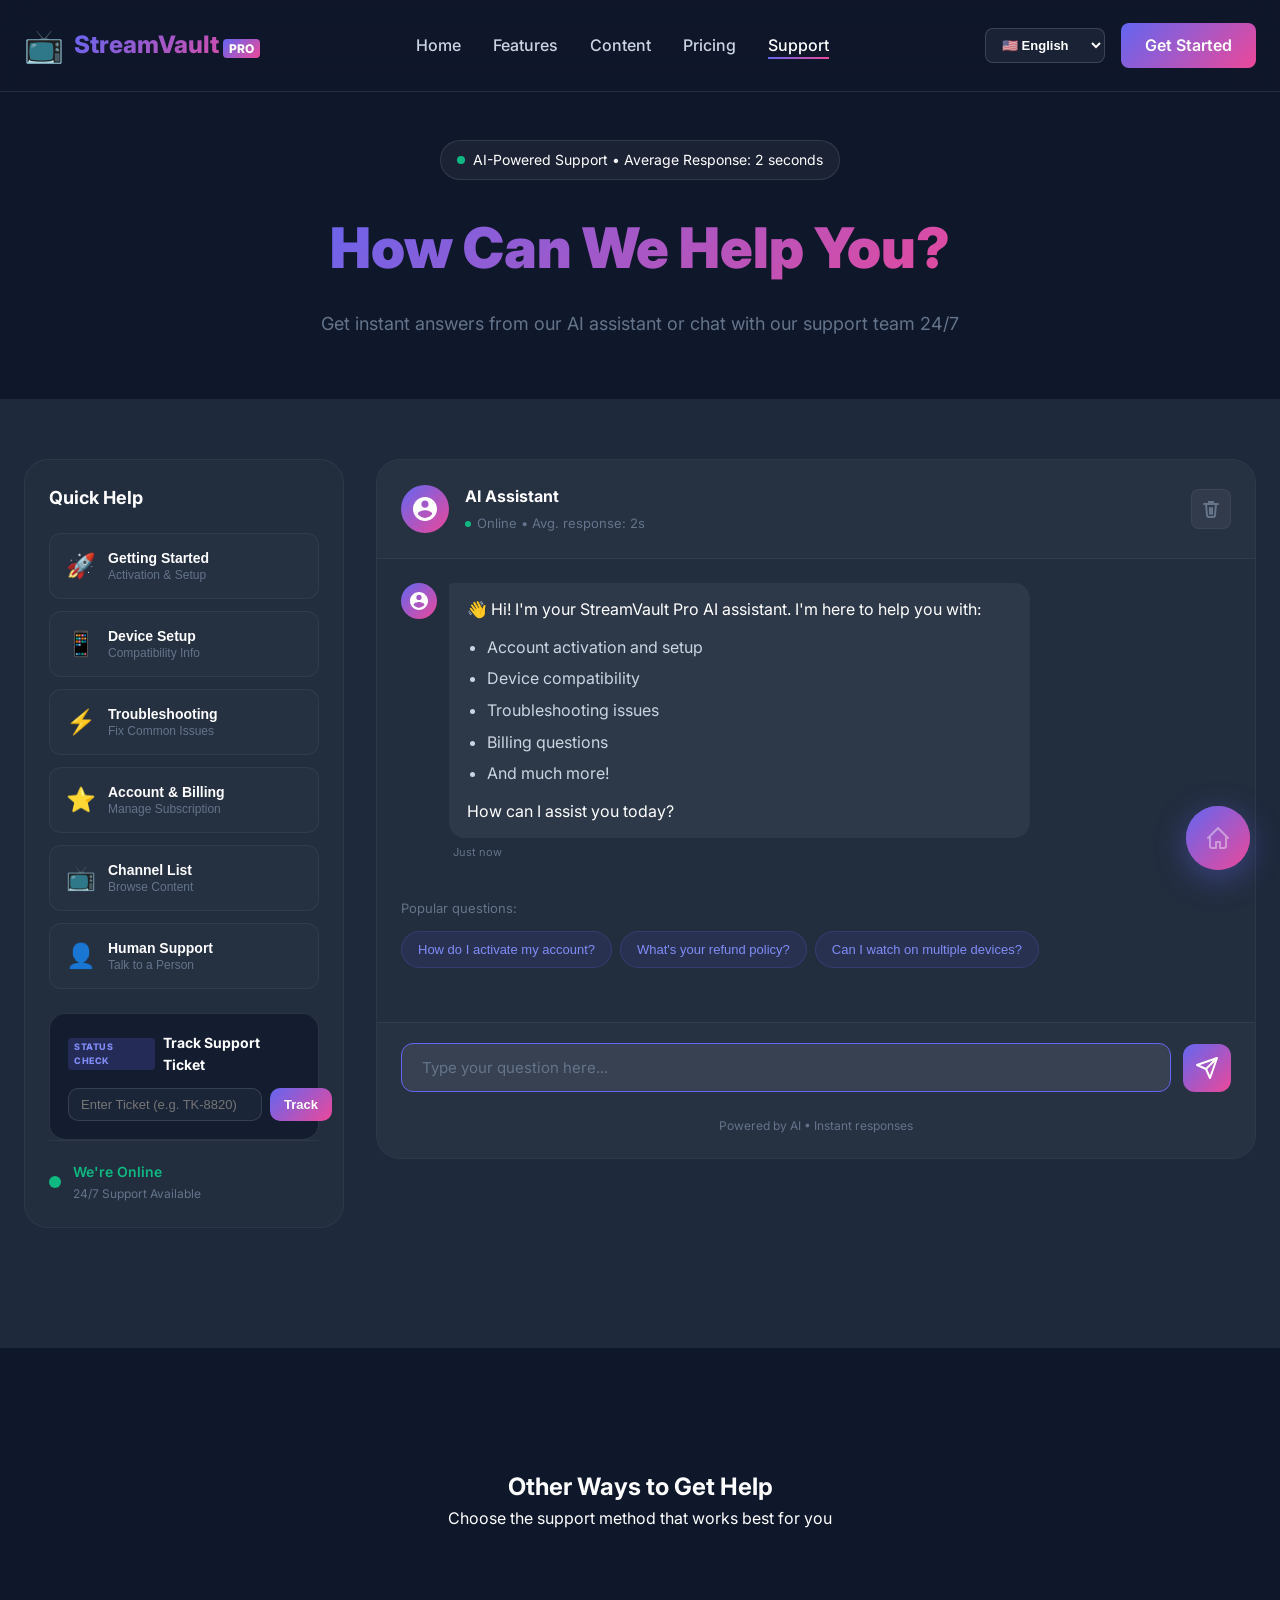
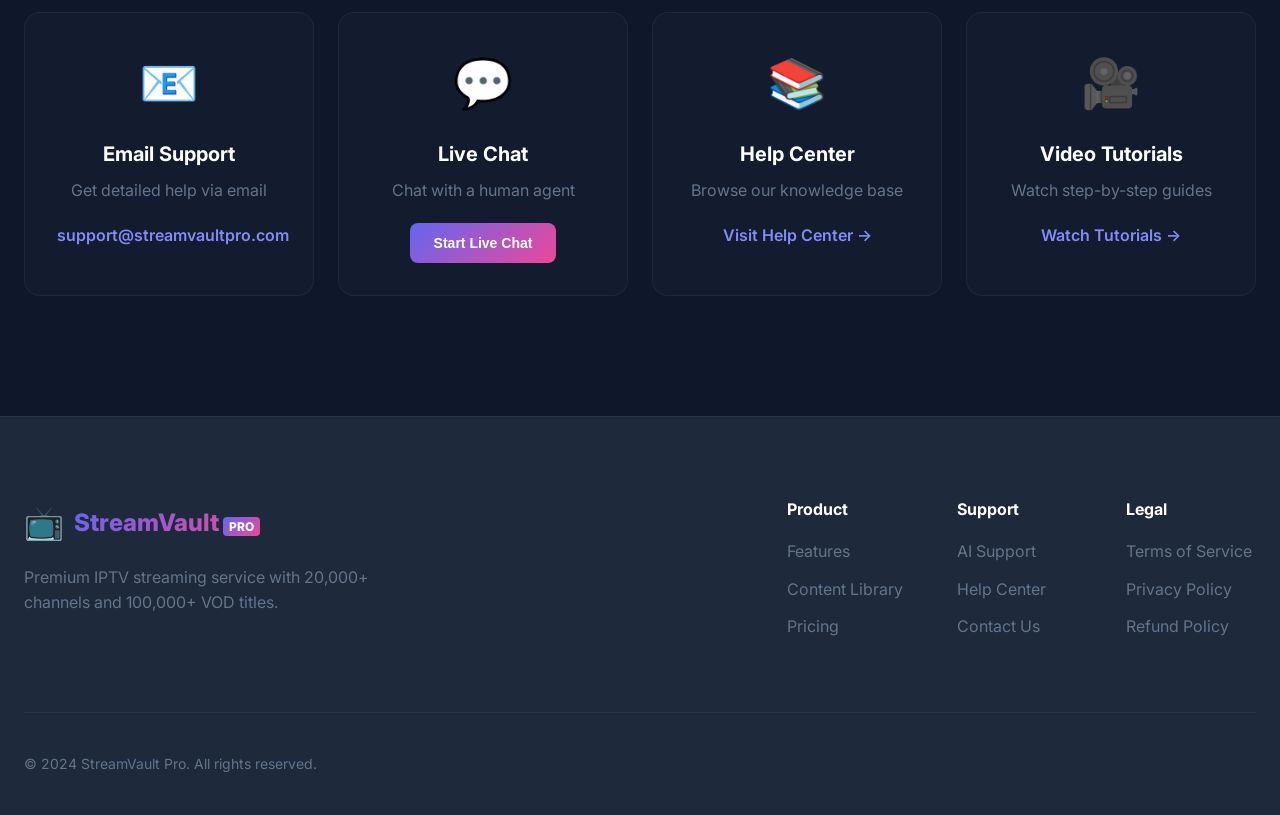
==== commit d205b6e9: "feat(support): add live ticket tracker lookup modal in customer support portal" ====
--- a/support.html
+++ b/support.html
@@ -151,6 +151,19 @@
                         </button>
                     </div>
 
+                    <!-- Ticket Status Tracker Widget -->
+                    <div class="ticket-tracker-box">
+                        <div class="ticket-tracker-header">
+                            <span class="ticket-badge">STATUS CHECK</span>
+                            <h4>Track Support Ticket</h4>
+                        </div>
+                        <div class="ticket-input-row">
+                            <input type="text" id="ticketLookupInput" placeholder="Enter Ticket (e.g. TK-8820)" aria-label="Enter Ticket ID">
+                            <button type="button" id="lookupTicketBtn" class="ticket-track-btn">Track</button>
+                        </div>
+                        <div id="ticketResultCard" class="ticket-result-card" style="display: none;"></div>
+                    </div>
+
                     <div class="sidebar-footer">
                         <div class="support-hours">
                             <div class="status-indicator"></div>
--- a/support.css
+++ b/support.css
@@ -747,3 +747,104 @@
         box-shadow: 0 0 0 0 rgba(16, 185, 129, 0);
     }
 }
+
+/* Support Ticket Tracker Widget */
+.ticket-tracker-box {
+    margin-top: 24px;
+    background: rgba(15, 23, 42, 0.7);
+    border: 1px solid rgba(255, 255, 255, 0.1);
+    border-radius: 16px;
+    padding: 18px;
+}
+
+.ticket-tracker-header {
+    display: flex;
+    align-items: center;
+    gap: 8px;
+    margin-bottom: 12px;
+}
+
+.ticket-tracker-header h4 {
+    font-size: 14px;
+    font-weight: 700;
+    color: var(--white);
+}
+
+.ticket-badge {
+    background: rgba(99, 102, 241, 0.2);
+    color: var(--primary-light);
+    font-size: 9px;
+    font-weight: 800;
+    padding: 2px 6px;
+    border-radius: 4px;
+    letter-spacing: 0.5px;
+}
+
+.ticket-input-row {
+    display: flex;
+    gap: 8px;
+}
+
+.ticket-input-row input {
+    flex: 1;
+    background: rgba(30, 41, 59, 0.8);
+    border: 1px solid rgba(255, 255, 255, 0.12);
+    border-radius: 10px;
+    padding: 8px 12px;
+    color: var(--white);
+    font-size: 13px;
+    outline: none;
+    transition: all 0.2s ease;
+}
+
+.ticket-input-row input:focus {
+    border-color: var(--primary);
+}
+
+.ticket-track-btn {
+    background: var(--gradient);
+    border: none;
+    color: var(--white);
+    font-weight: 600;
+    padding: 8px 14px;
+    border-radius: 10px;
+    font-size: 13px;
+    cursor: pointer;
+    transition: transform 0.2s ease;
+}
+
+.ticket-track-btn:hover {
+    transform: scale(1.05);
+}
+
+.ticket-result-card {
+    margin-top: 14px;
+    background: rgba(30, 41, 59, 0.9);
+    border: 1px solid rgba(16, 185, 129, 0.3);
+    border-radius: 12px;
+    padding: 12px;
+    font-size: 12px;
+    color: var(--gray-light);
+}
+
+.ticket-timeline {
+    display: flex;
+    flex-direction: column;
+    gap: 8px;
+    margin-top: 8px;
+}
+
+.timeline-step {
+    display: flex;
+    align-items: center;
+    gap: 8px;
+}
+
+.timeline-step.done span:first-child {
+    color: var(--success);
+}
+
+.timeline-step.current span:first-child {
+    color: #f59e0b;
+    animation: live-blink 1.2s infinite;
+}
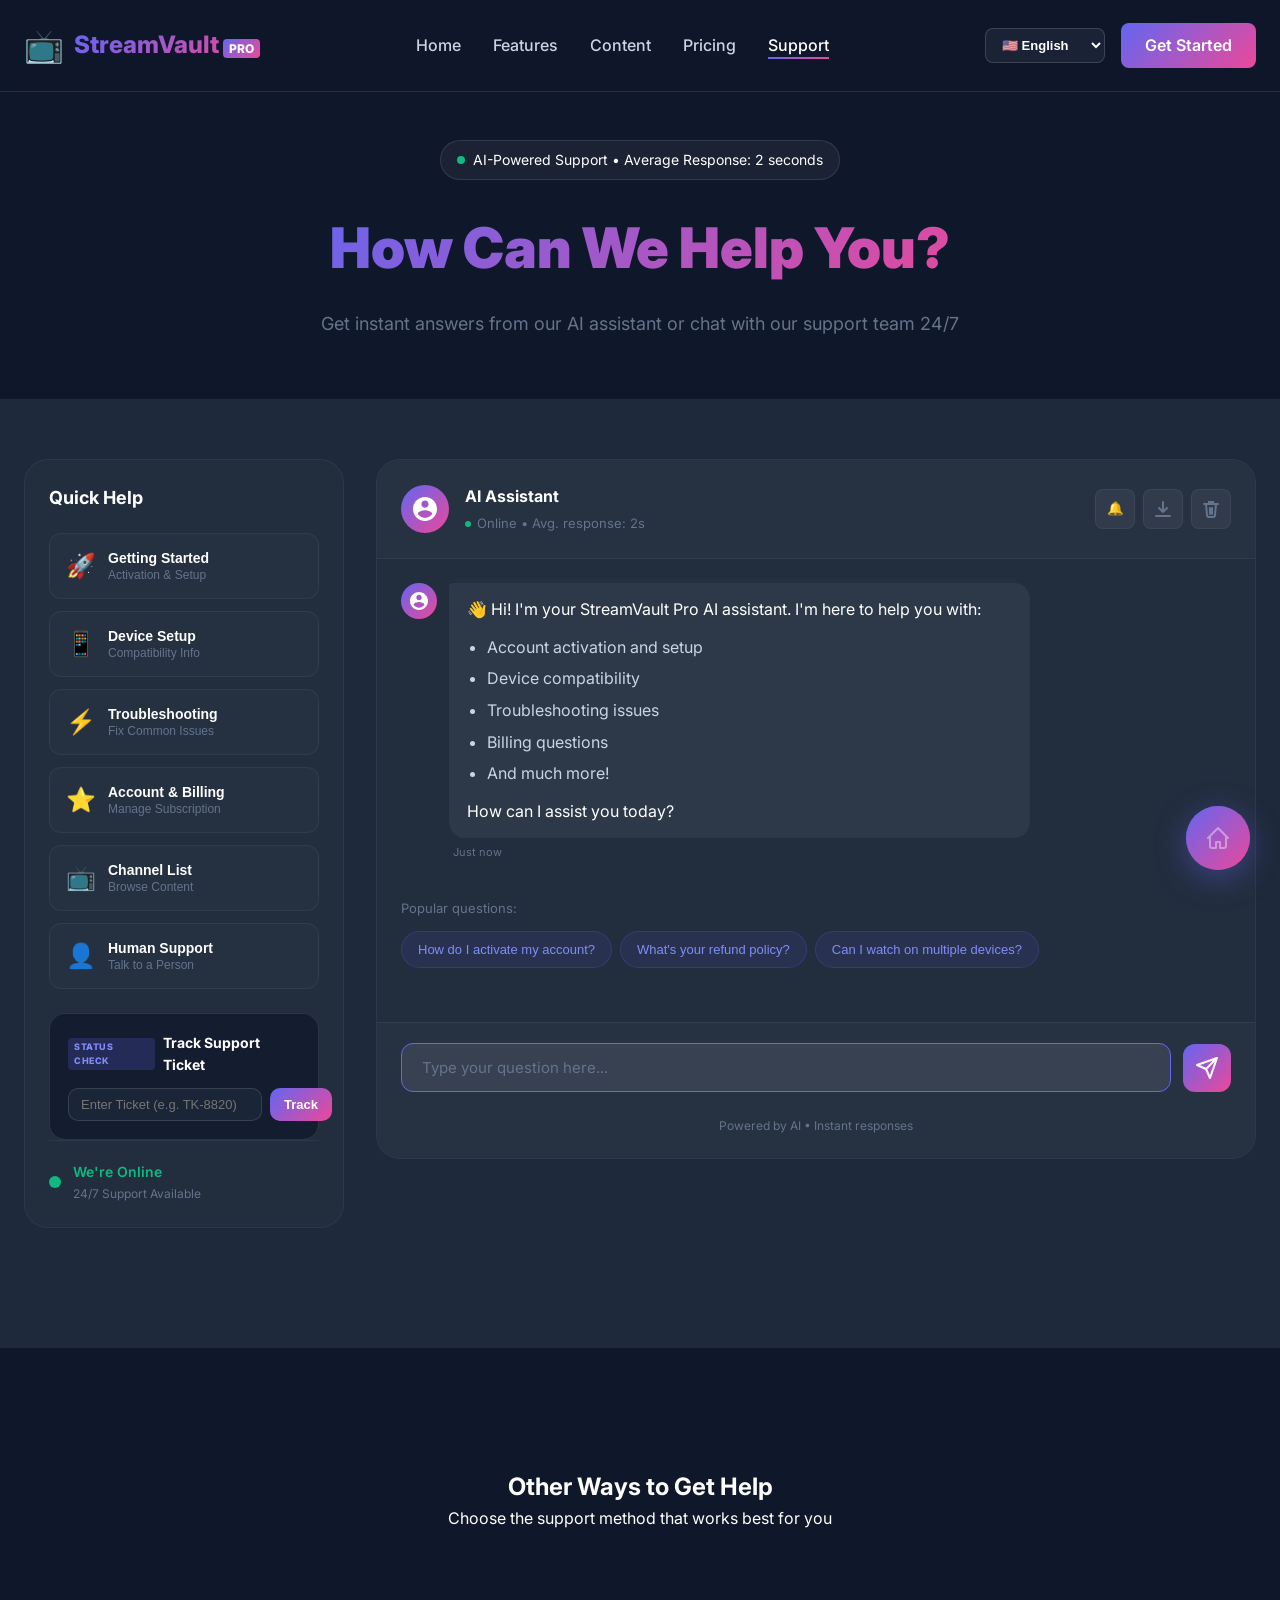
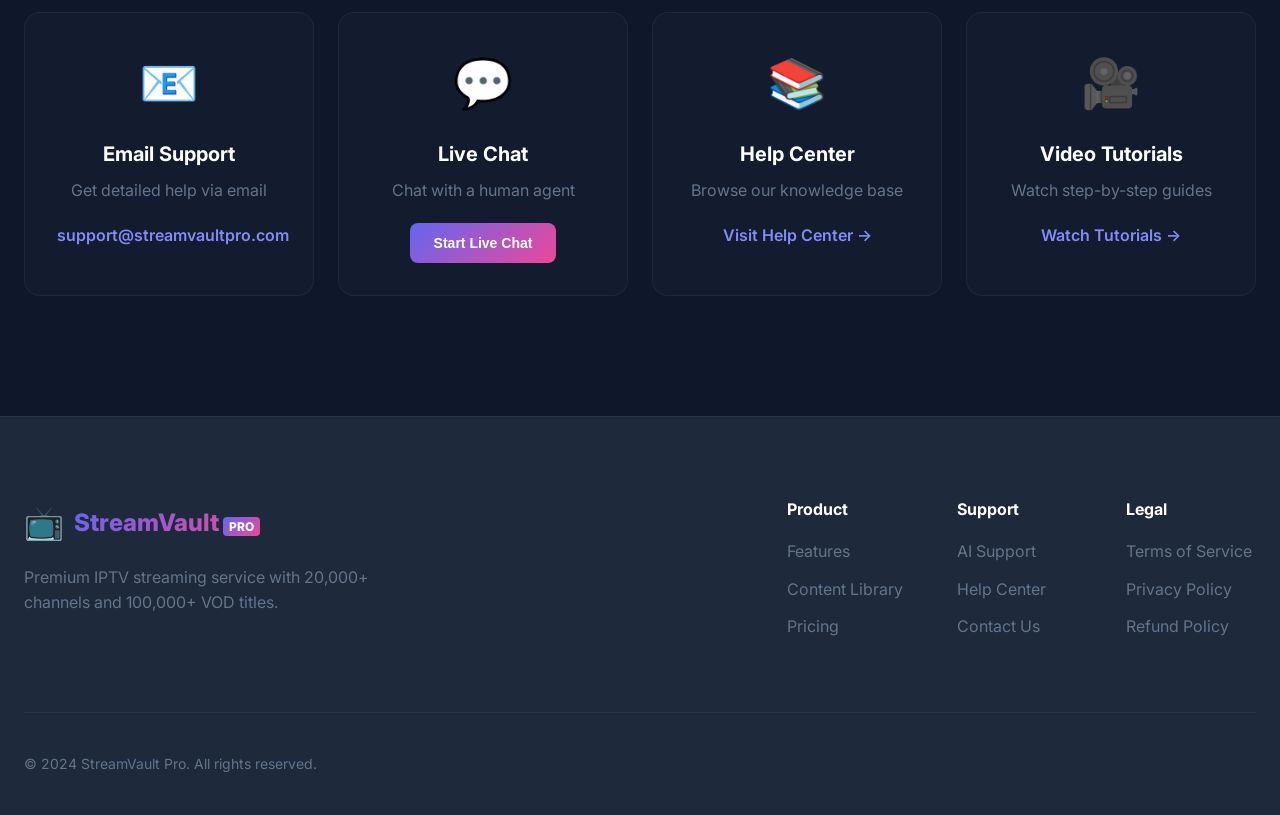
==== commit 9e2a2f75: "feat(support): add chat transcript export and audio feedback toggle" ====
--- a/support.html
+++ b/support.html
@@ -196,7 +196,15 @@
                                 </div>
                             </div>
                             <div class="chat-actions">
-                                <button class="action-btn" id="clearChat" title="Clear Chat">
+                                <button type="button" class="action-btn" id="toggleSound" title="Toggle Audio Chime">
+                                    <span id="soundIcon">🔔</span>
+                                </button>
+                                <button type="button" class="action-btn" id="exportChat" title="Export Chat Transcript">
+                                    <svg width="20" height="20" viewBox="0 0 20 20" fill="none">
+                                        <path d="M10 3v10m0 0l-4-4m4 4l4-4M3 17h14" stroke="currentColor" stroke-width="2" stroke-linecap="round" stroke-linejoin="round"/>
+                                    </svg>
+                                </button>
+                                <button type="button" class="action-btn" id="clearChat" title="Clear Chat">
                                     <svg width="20" height="20" viewBox="0 0 20 20" fill="none">
                                         <path d="M3 5h14M8 5V3h4v2M9 9v6M11 9v6M5 5l1 11a2 2 0 002 2h4a2 2 0 002-2l1-11" stroke="currentColor" stroke-width="2" stroke-linecap="round"/>
                                     </svg>
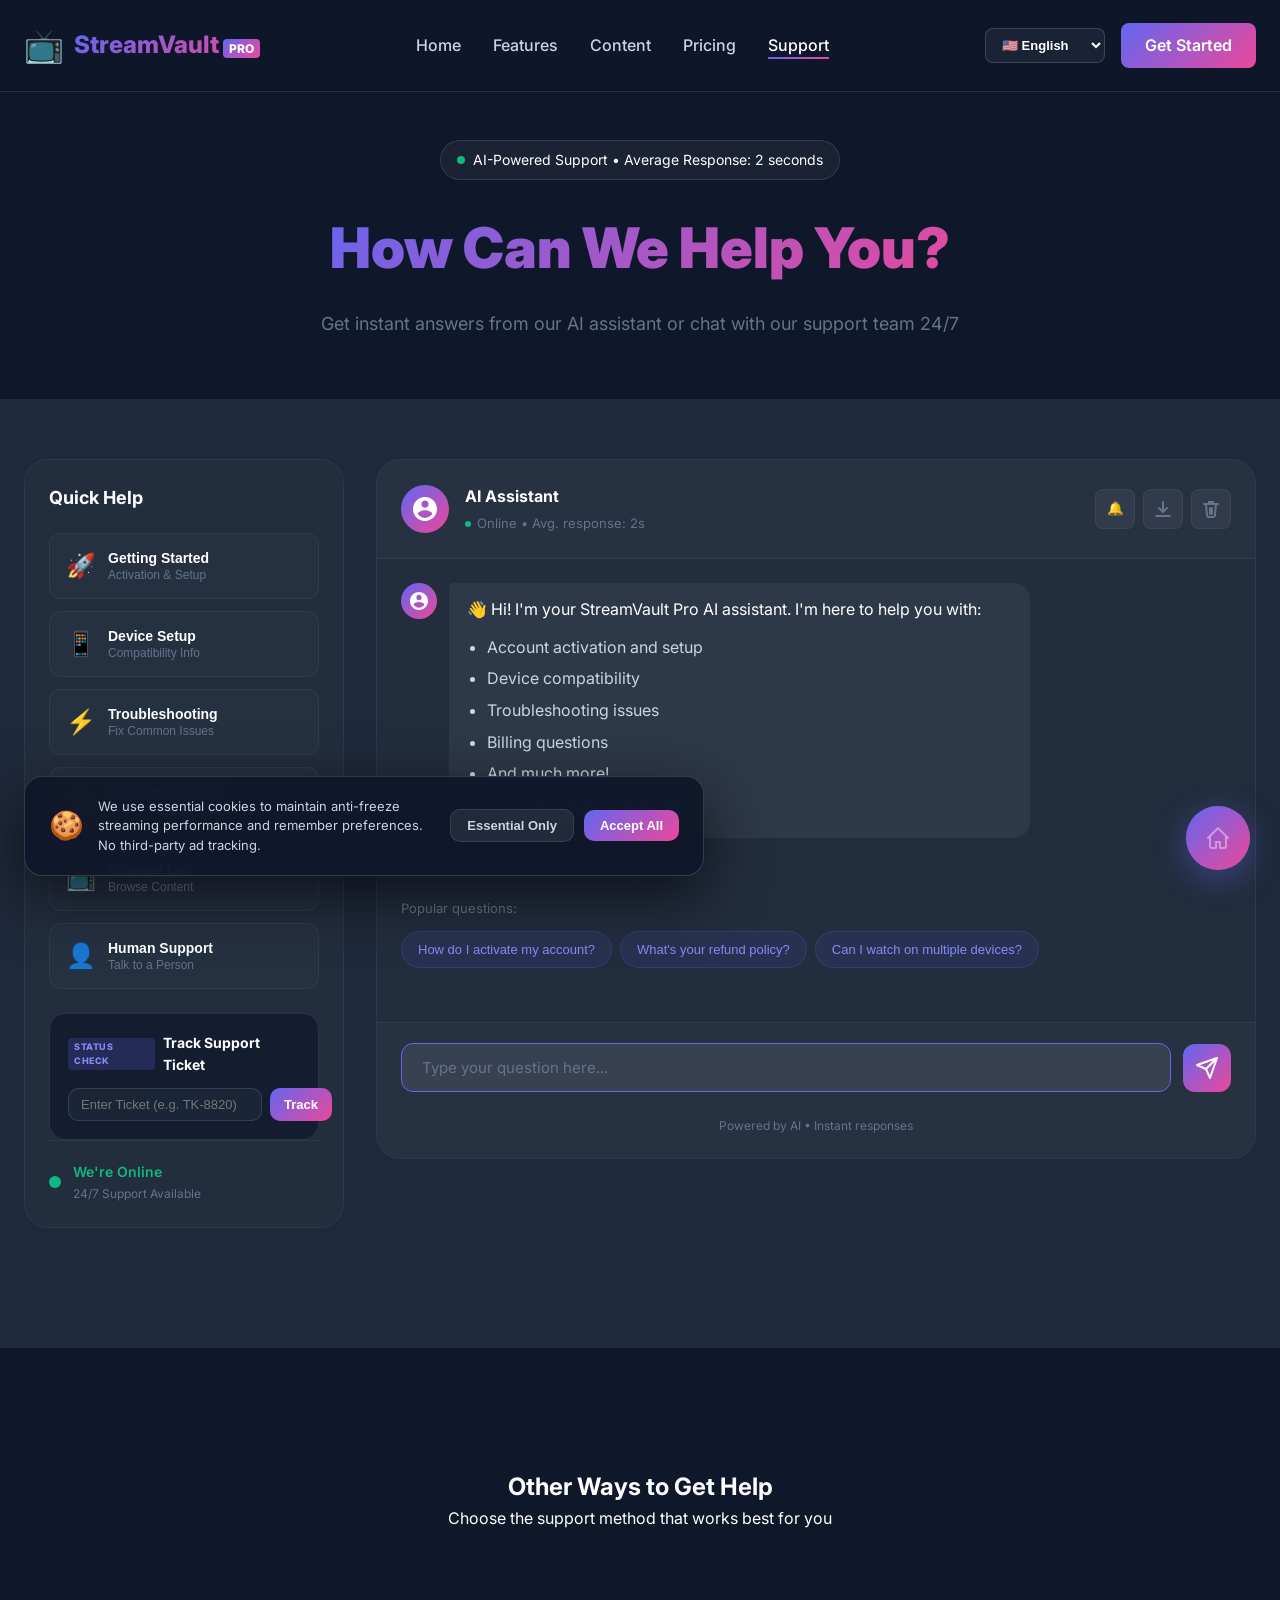
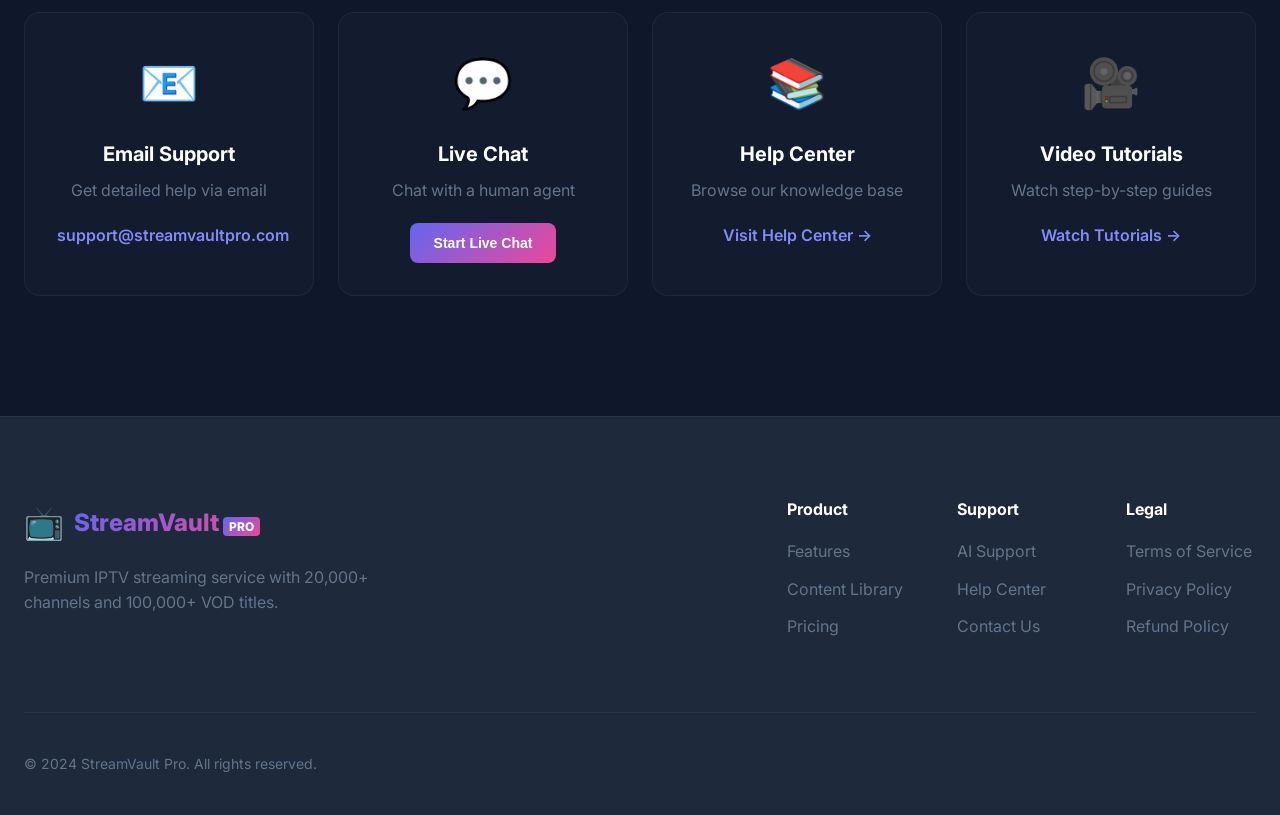
==== commit 61168a83: "feat(legal): add GDPR compliant cookie consent banner with preference storage" ====
--- a/support.html
+++ b/support.html
@@ -362,6 +362,18 @@
         </div>
     </footer>
 
+    <!-- GDPR Cookie Consent Banner -->
+    <div id="cookieBanner" class="cookie-banner" role="region" aria-label="Cookie Consent" style="display: none;">
+        <div class="cookie-content">
+            <span class="cookie-icon">🍪</span>
+            <p>We use essential cookies to maintain anti-freeze streaming performance and remember preferences. No third-party ad tracking.</p>
+        </div>
+        <div class="cookie-actions">
+            <button type="button" class="cookie-btn cookie-btn-secondary" id="cookieEssentialBtn">Essential Only</button>
+            <button type="button" class="cookie-btn cookie-btn-primary" id="cookieAcceptBtn">Accept All</button>
+        </div>
+    </div>
+
     <!-- Floating Home Button -->
     <a href="index.html" class="floating-support-btn" title="Back to Home">
         <svg width="28" height="28" viewBox="0 0 28 28" fill="none">
--- a/style.css
+++ b/style.css
@@ -1898,3 +1898,99 @@
         padding: 28px 20px;
     }
 }
+
+/* GDPR Cookie Consent Banner */
+.cookie-banner {
+    position: fixed;
+    bottom: 24px;
+    left: 24px;
+    right: 24px;
+    max-width: 680px;
+    background: rgba(15, 23, 42, 0.95);
+    backdrop-filter: blur(20px);
+    border: 1px solid rgba(255, 255, 255, 0.15);
+    border-radius: 18px;
+    padding: 20px 24px;
+    display: flex;
+    align-items: center;
+    justify-content: space-between;
+    gap: 20px;
+    z-index: 99999;
+    box-shadow: 0 20px 60px rgba(0, 0, 0, 0.6);
+    animation: cookie-slide-up 0.5s cubic-bezier(0.4, 0, 0.2, 1);
+}
+
+@keyframes cookie-slide-up {
+    from {
+        opacity: 0;
+        transform: translateY(60px);
+    }
+    to {
+        opacity: 1;
+        transform: translateY(0);
+    }
+}
+
+.cookie-content {
+    display: flex;
+    align-items: center;
+    gap: 14px;
+}
+
+.cookie-icon {
+    font-size: 28px;
+    flex-shrink: 0;
+}
+
+.cookie-content p {
+    font-size: 13px;
+    color: var(--gray-light);
+    line-height: 1.5;
+    margin: 0;
+}
+
+.cookie-actions {
+    display: flex;
+    align-items: center;
+    gap: 10px;
+    flex-shrink: 0;
+}
+
+.cookie-btn {
+    padding: 8px 16px;
+    border-radius: 10px;
+    font-size: 13px;
+    font-weight: 600;
+    cursor: pointer;
+    transition: all 0.2s ease;
+    border: none;
+    white-space: nowrap;
+}
+
+.cookie-btn-primary {
+    background: var(--gradient);
+    color: var(--white);
+}
+
+.cookie-btn-secondary {
+    background: rgba(255, 255, 255, 0.08);
+    color: var(--gray-light);
+    border: 1px solid rgba(255, 255, 255, 0.1);
+}
+
+.cookie-btn:hover {
+    transform: translateY(-2px);
+}
+
+@media (max-width: 768px) {
+    .cookie-banner {
+        flex-direction: column;
+        align-items: stretch;
+        bottom: 16px;
+        left: 16px;
+        right: 16px;
+    }
+    .cookie-actions {
+        justify-content: flex-end;
+    }
+}
